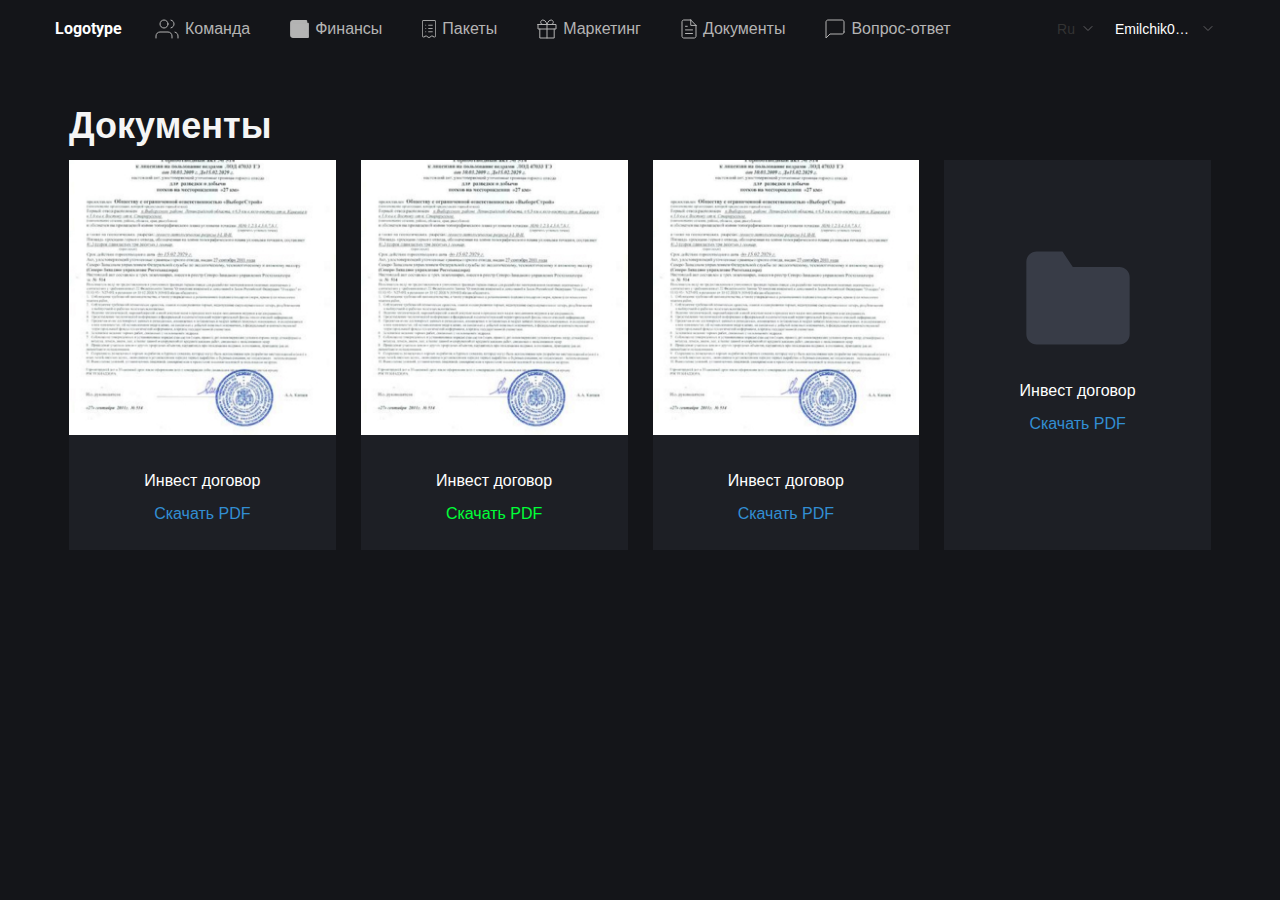
==== documents.html @ a7bf4edf "laid out and styled the documents page" ====
<!DOCTYPE html>
<html lang="ru">

<head>
    <meta charset="UTF-8">
    <meta http-equiv="X-UA-Compatible" content="IE=edge">
    <meta name="viewport" content="width=device-width, initial-scale=1.0">
    <title>mining</title>
    <link rel="preconnect" href="https://fonts.googleapis.com">
    <link rel="preconnect" href="https://fonts.gstatic.com" crossorigin>
    <link href="https://fonts.googleapis.com/css2?family=Roboto:wght@700&display=swap" rel="stylesheet">
    <link rel="stylesheet" href="./css/fonts.css">
    <link rel="stylesheet" href="./css/reset.css">
    <link rel="stylesheet" href="./css/jquery.formstyler.css">
    <link rel="stylesheet" href="./css/jquery.formstyler.theme.css">
    <link rel="stylesheet" href="./css/slick.css">
    <link rel="stylesheet" href="./css/style.css">
    <link rel="stylesheet" href="./css/media.css">

</head>

<body>
    <header class="header">
        <div class="container">
            <div class="header__inner">
                <a class="login-form__logo header__logo" href="#">Logotype</a>
                <nav class="menu">
                    <div class="menu-burger">
                        <span></span>
                        <span></span>
                        <span></span>
                    </div>
                    <ul class="menu__list">
                        <li class="menu__list-item menu__list-item--team">
                            <svg width="24" height="20" viewBox="0 0 24 20" fill="none"
                                xmlns="http://www.w3.org/2000/svg">
                                <path
                                    d="M17 19V17C17 15.9391 16.5786 14.9217 15.8284 14.1716C15.0783 13.4214 14.0609 13 13 13H5C3.93913 13 2.92172 13.4214 2.17157 14.1716C1.42143 14.9217 1 15.9391 1 17V19M23 19V17C22.9993 16.1137 22.7044 15.2528 22.1614 14.5523C21.6184 13.8519 20.8581 13.3516 20 13.13M16 1.13C16.8604 1.3503 17.623 1.8507 18.1676 2.55231C18.7122 3.25392 19.0078 4.11683 19.0078 5.005C19.0078 5.89317 18.7122 6.75608 18.1676 7.45769C17.623 8.1593 16.8604 8.6597 16 8.88M13 5C13 7.20914 11.2091 9 9 9C6.79086 9 5 7.20914 5 5C5 2.79086 6.79086 1 9 1C11.2091 1 13 2.79086 13 5Z"
                                    stroke="#B4B4B4" stroke-linecap="round" stroke-linejoin="round" />
                            </svg>

                            <a class="menu__list-link " href="#">Команда</a>
                        </li>
                        <li class="menu__list-item menu__list-item--finance">
                            <svg width="19" height="18" viewBox="0 0 19 18" fill="none"
                                xmlns="http://www.w3.org/2000/svg">
                                <path
                                    d="M18.6265 3.14545L18.6261 3.14505C18.5392 3.05735 18.4357 2.98779 18.3217 2.94044C18.2077 2.89309 18.0854 2.86888 17.9619 2.86923L17.9616 2.86923L17.2273 2.86923H17.1273V2.76923V1.03857C17.1271 0.789732 17.0281 0.551163 16.8522 0.375208C16.6762 0.199264 16.4377 0.100293 16.1889 0.1H3.05572C2.27182 0.100011 1.52003 0.411445 0.965726 0.965795C0.411422 1.52015 0.100011 2.272 0.1 3.05598V14.944C0.100011 15.728 0.411422 16.4799 0.965726 17.0342C1.52003 17.5886 2.27182 17.9 3.05572 17.9H17.9206C18.1688 17.8995 18.4068 17.8009 18.5826 17.6256C18.7584 17.4504 18.8578 17.2128 18.8591 16.9646C18.8591 16.9645 18.8591 16.9644 18.8591 16.9644M18.6265 3.14545L18.9591 16.9649L18.8591 16.9644M18.6265 3.14545C18.7139 3.23266 18.7831 3.33638 18.83 3.45057C18.877 3.56476 18.9008 3.68715 18.9 3.81061L18.9 3.81093L18.8591 16.9644M18.6265 3.14545L18.8591 16.9644M17.5758 16.7154H17.6755L17.6758 16.6157L17.7144 4.15416L17.7148 4.05385H17.6144H3.21512V2.86923H15.8428H15.9428V2.76923V1.38462V1.28462H15.8428H3.05572C2.58596 1.28462 2.13544 1.47124 1.80328 1.80344C1.47111 2.13563 1.2845 2.58618 1.2845 3.05598V14.944C1.2845 15.4138 1.47111 15.8644 1.80328 16.1966C2.13544 16.5288 2.58596 16.7154 3.05572 16.7154H17.5758ZM14.5583 9.44615H15.7428V10.6308H14.5583V9.44615Z"
                                    fill="#B4B4B4" stroke="#B4B4B4" stroke-width="0.2" />
                            </svg>

                            <a class="menu__list-link " href="#">Финансы</a>
                        </li>
                        <li class="menu__list-item menu__list-item--packets menu__list-item--current">
                            <svg width="14" height="18" viewBox="0 0 14 18" fill="none"
                                xmlns="http://www.w3.org/2000/svg">
                                <path
                                    d="M1.63217 16.5913L1.60876 16.5472L1.63217 16.5913L3.53028 15.5854C3.53028 15.5854 3.53029 15.5854 3.53029 15.5854C3.96287 15.3564 4.47798 15.3902 4.88066 15.6748L4.88067 15.6748L6.71238 16.9687C6.8864 17.0917 7.11358 17.0917 7.28762 16.9687L9.11933 15.6748L9.09048 15.634L9.11933 15.6748C9.52218 15.3902 10.0372 15.3564 10.4697 15.5854L12.3678 16.5913L12.3912 16.5472L12.3678 16.5913C12.7157 16.7757 13.1167 16.5052 13.1167 16.1047V1.48364C13.1167 1.18575 12.888 0.93904 12.6 0.93904H1.4C1.11204 0.93904 0.88328 1.18575 0.88328 1.48364V16.1047C0.88328 16.5052 1.28425 16.7756 1.63217 16.5913ZM10.0992 16.3817L10.0992 16.3817C9.93257 16.2935 9.73396 16.3067 9.57933 16.4159L9.57931 16.4159L7.74775 17.7099L7.7766 17.7508L7.74775 17.7099C7.29472 18.03 6.70536 18.03 6.25233 17.7099L6.22348 17.7508L6.25233 17.7099L4.42077 16.4159L4.42075 16.4159C4.26611 16.3067 4.0675 16.2935 3.90089 16.3817L3.90087 16.3817L2.00275 17.3875C1.10955 17.8609 0.05008 17.175 0.05008 16.1047L0.05 1.48364C0.05 0.689175 0.657188 0.05 1.4 0.05H12.6C13.3428 0.05 13.95 0.689175 13.95 1.48364V16.1047C13.95 17.175 12.8905 17.8608 11.9973 17.3875L10.0992 16.3817ZM10.6832 5.75277H6.22639V4.86356H10.6832V5.75277ZM4.15 5.75277H3.31672V4.86356H4.15V5.75277ZM4.15 8.98368H3.31672V8.09464H4.15V8.98368ZM4.15 12.215H3.31672V11.326H4.15V12.215ZM10.6832 8.98368H6.22639V8.09464H10.6832V8.98368ZM10.6832 12.215H6.22639V11.326H10.6832V12.215Z"
                                    fill="#B4B4B4" stroke="#141519" stroke-width="0.1" />
                            </svg>

                            <a class="menu__list-link " href="#">Пакеты</a>
                        </li>
                        <li class="menu__list-item menu__list-item--marketing menu__list-item--current">
                            <svg width="20" height="20" viewBox="0 0 20 20" fill="none"
                                xmlns="http://www.w3.org/2000/svg">
                                <path
                                    d="M17.2 10V19H2.8V10M10 19V5.5M10 5.5H5.95C5.35326 5.5 4.78097 5.26295 4.35901 4.84099C3.93705 4.41903 3.7 3.84674 3.7 3.25C3.7 2.65326 3.93705 2.08097 4.35901 1.65901C4.78097 1.23705 5.35326 1 5.95 1C9.1 1 10 5.5 10 5.5ZM10 5.5H14.05C14.6467 5.5 15.219 5.26295 15.641 4.84099C16.0629 4.41903 16.3 3.84674 16.3 3.25C16.3 2.65326 16.0629 2.08097 15.641 1.65901C15.219 1.23705 14.6467 1 14.05 1C10.9 1 10 5.5 10 5.5ZM1 5.5H19V10H1V5.5Z"
                                    stroke="#B4B4B4" stroke-linecap="round" stroke-linejoin="round" />
                            </svg>

                            <a class="menu__list-link " href="#">Маркетинг</a>
                        </li>
                        <li class="menu__list-item menu__list-item--documents">
                            <svg width="16" height="20" viewBox="0 0 16 20" fill="none"
                                xmlns="http://www.w3.org/2000/svg">
                                <path
                                    d="M9.75 1H2.75C2.28587 1 1.84075 1.18964 1.51256 1.52721C1.18437 1.86477 1 2.32261 1 2.8V17.2C1 17.6774 1.18437 18.1352 1.51256 18.4728C1.84075 18.8104 2.28587 19 2.75 19H13.25C13.7141 19 14.1592 18.8104 14.4874 18.4728C14.8156 18.1352 15 17.6774 15 17.2V6.4M9.75 1L15 6.4M9.75 1V6.4H15M11.5 10.9H4.5M11.5 14.5H4.5M6.25 7.3H4.5"
                                    stroke="#B4B4B4" stroke-linecap="round" stroke-linejoin="round" />
                            </svg>
                            <a class="menu__list-link " href="#">Документы</a>
                        </li>
                        <li class="menu__list-item menu__list-item--question">
                            <svg width="20" height="20" viewBox="0 0 20 20" fill="none"
                                xmlns="http://www.w3.org/2000/svg">
                                <path
                                    d="M19 13C19 13.5304 18.7893 14.0391 18.4142 14.4142C18.0391 14.7893 17.5304 15 17 15H5L1 19V3C1 2.46957 1.21071 1.96086 1.58579 1.58579C1.96086 1.21071 2.46957 1 3 1H17C17.5304 1 18.0391 1.21071 18.4142 1.58579C18.7893 1.96086 19 2.46957 19 3V13Z"
                                    stroke="#B4B4B4" stroke-linecap="round" stroke-linejoin="round" />
                            </svg>
                            <a class="menu__list-link " href="#">Вопрос-ответ</a>
                        </li>
                    </ul>
                </nav>
                <div class="select-box select-box__lang">
                    <select class="filter-style language-btn">
                        <option value="">Russian</option>
                        <option value="">English</option>
                        <option value="">Deutsch</option>
                    </select>
                </div>
                <div class="select-box select-box__user">
                    <select class="filter-style language-btn">
                        <option value="">Emilchik05677567567567</option>
                        <option value="">Выход</option>
                    </select>
                    <svg class="select-box__user-icon" width="24" height="24" viewBox="0 0 24 24" fill="none"
                        xmlns="http://www.w3.org/2000/svg">
                        <path
                            d="M20 21V19C20 17.9391 19.5786 16.9217 18.8284 16.1716C18.0783 15.4214 17.0609 15 16 15H8C6.93913 15 5.92172 15.4214 5.17157 16.1716C4.42143 16.9217 4 17.9391 4 19V21"
                            stroke="#DCDCDC" stroke-width="2" stroke-linecap="round" stroke-linejoin="round" />
                        <path
                            d="M12 11C14.2091 11 16 9.20914 16 7C16 4.79086 14.2091 3 12 3C9.79086 3 8 4.79086 8 7C8 9.20914 9.79086 11 12 11Z"
                            stroke="#DCDCDC" stroke-width="2" stroke-linecap="round" stroke-linejoin="round" />
                    </svg>
                </div>
            </div>
        </div>
    </header>

    <section class="documents">
        <div class="container documents__container">
            <h2 class="documents__title">Документы</h2>
            <div class="documents__inner">
                <div class="documents__item">
                    <div class="documents__item-wrapper">
                        <img class="documents__item-img" src="./images/documents-img.jpg" alt="">
                    </div>
                    <div class="documents__item-desc">
                        <p class="documents__item-name">Инвест договор</p>
                        <a class="documents__item-link" href="#">Скачать PDF</a>
                    </div>
                </div>
                <div class="documents__item documents__item--color-link">
                    <div class="documents__item-wrapper">
                        <img class="documents__item-img" src="./images/documents-img.jpg" alt="">
                    </div>
                    <div class="documents__item-desc">
                        <p class="documents__item-name">Инвест договор</p>
                        <a class="documents__item-link" href="#">Скачать PDF</a>
                    </div>
                </div>
                <div class="documents__item">
                    <div class="documents__item-wrapper">
                        <img class="documents__item-img" src="./images/documents-img.jpg" alt="">
                    </div>
                    <div class="documents__item-desc">
                        <p class="documents__item-name">Инвест договор</p>
                        <a class="documents__item-link" href="#">Скачать PDF</a>
                    </div>
                </div>
                <div class="documents__item documents__item--download-all">
                    <div class="documents__item-wrapper">
                        <img class="documents__item-img" src="./images/documents-page-icon.svg" alt="">
                    </div>
                    <div class="documents__item-desc">
                        <p class="documents__item-name">Инвест договор</p>
                        <a class="documents__item-link" href="#">Скачать PDF</a>
                    </div>
                </div>
            </div>
        </div>
    </section>




    <script src="https://ajax.googleapis.com/ajax/libs/jquery/3.4.1/jquery.min.js"></script>
    <script src="./js/jquery.formstyler.min.js"></script>
    <script src="./js/slick.min.js"></script>
    <script src="./js/main.js"></script>
</body>

</html>
---- css/fonts.css ----
@font-face {
  font-family: "MontserratMedium", sans-serif;
  src: url("../fonts/MontserratMedium.woff2") format("woff2"),
    url("../fonts/MontserratMedium.woff") format("woff");
  font-weight: 500;
  font-style: normal;
  font-display: swap;
}
@font-face {
  font-family: "Oxanium-Regular", sans-serif;
  src: url("../fonts/Oxanium-Regular.woff2") format("woff2"),
    url("../fonts/Oxanium-Regular.woff") format("woff");
  font-weight: 400;
  font-style: normal;
  font-display: swap;
}
@font-face {
  font-family: "Oxanium-Medium", sans-serif;
  src: url("../fonts/Oxanium-Medium.woff2") format("woff2"),
    url("../fonts/Oxanium-Medium.woff") format("woff");
  font-weight: 500;
  font-style: normal;
  font-display: swap;
}
@font-face {
  font-family: "Oxanium-Bold", sans-serif;
  src: url("../fonts/Oxanium-Bold.woff2") format("woff2"),
    url("../fonts/Oxanium-Bold.woff") format("woff");
  font-weight: 700;
  font-style: normal;
  font-display: swap;
}
@font-face {
  font-family: "Rubik-Regular", sans-serif;
  src: url("../fonts/Rubik-Regular.woff2") format("woff2"),
    url("../fonts/Rubik-Regular.woff") format("woff");
  font-weight: 400;
  font-style: normal;
  font-display: swap;
}
@font-face {
  font-family: "Rubik-Medium", sans-serif;
  src: url("../fonts/Rubik-Medium.woff2") format("woff2"),
    url("../fonts/Rubik-Medium.woff") format("woff");
  font-weight: 500;
  font-style: normal;
  font-display: swap;
}
---- css/style.css ----
html {
  box-sizing: border-box;
}
*,
*::after,
*::before {
  box-sizing: inherit;
}
a {
  text-decoration: none;
  color: inherit;
  display: inline-block;
}
ul,
li {
  margin: 0;
  padding: 0;
  list-style: none;
}
h1,
h2,
h3,
h4,
h5,
h6 {
  margin: 0;
}
p {
  margin: 0;
}
body {
  font-family: "Oxanium-Regular", sans-serif;
  color: #2f3035;
  font-size: 16px;
  line-height: 22px;
  font-weight: 400;
  background-color: #141519;
}
.container {
  max-width: 1190px;
  margin: 0 auto;
  padding: 0 10px;
}

:root {
  --prime-color: #dcdcdc;
  --prime-color-opacity: rgba(220, 220, 220, 0.3);
  --background-color: #1b1c21;
  --accent-color: #00ff38;
  --second-accent-color: #328ed3;
}

.main {
  height: 100vh;
  display: grid;
  place-items: center;
}

.login-form {
  max-width: 652px;
  background-color: var(--background-color);
  display: flex;
  flex-direction: column;
}
.login-form__logo {
  font-family: "Roboto", sans-serif;
  font-weight: 700;
  font-size: 16px;
  line-height: 19px;
  color: #fff;
  margin: 0 33px 37px auto;
  padding-top: 37px;
}
.login-form__wrapper {
  padding: 0 90px 100px 100px;
}
.login-form__title {
  font-family: "Oxanium-Bold", sans-serif;
  font-weight: 700;
  font-size: 24px;
  line-height: 24px;
  margin-bottom: 23px;
  color: var(--prime-color);
}
.login-form__options {
  color: #808080;
  line-height: 20px;
  margin-bottom: 28px;
}
.login-form__option {
  display: none;
}
.login-form__option.checked + .login-form__option-text {
  color: var(--accent-color);
  border-bottom: 1px solid var(--accent-color);
}
.login-form__option-text {
  padding-bottom: 4px;
  margin-right: 18px;
  cursor: pointer;
}
.login-form__input-text,
.login-form__input-password {
  font-family: "Oxanium-Regular", sans-serif;
  font-weight: 400;
  font-size: 16px;
  line-height: 20px;
  width: 100%;
  padding: 14px 17px;
  color: #fff;
  background-color: transparent;
  border: 1px solid #27282e;
  border-radius: 5px;
  margin-bottom: 27px;
}
.login-form__input-text::placeholder,
.login-form__input-password::placeholder {
  font-family: "Oxanium-Regular", sans-serif;
  font-weight: 400;
  font-size: 16px;
  line-height: 20px;
  color: var(--prime-color-opacity);
}
.jq-checkbox.login-form__checkbox-input {
  width: 24px;
  height: 24px;
  background: transparent;
  box-shadow: none;
  border-color: var(--accent-color);
  border-radius: 2px;
  margin-right: 0;
  vertical-align: 0%;
  vertical-align: -6px;
}
.login-form .jq-checkbox.checked .jq-checkbox__div {
  margin: 5px 0 0 4px;
  border: none;
  background-image: url(../images/checked-icon.svg);
  background-repeat: no-repeat;
  background-size: cover;
  background-position: center;
  width: 14px;
  height: 10px;
  transform: rotate(0);
}
.login-form__checkbox-text {
  line-height: 20px;
  color: var(--prime-color);
  margin-left: 12px;
}
.login-form__checkbox-link {
  color: var(--second-accent-color);
}
.login-form__box {
  margin-top: 27px;
  display: flex;
  align-items: center;
  margin-bottom: 73px;
}
.login-form__submit {
  font-family: "Oxanium-Regular", sans-serif;
  font-weight: 400;
  padding: 18px 45px;
  line-height: 20px;
  color: #fff;
  background-color: var(--accent-color);
  border-radius: 5px;
  border: none;
  cursor: pointer;
}
.login-form__registration {
  margin-left: auto;
  margin-right: 24px;
}
.login-form__registration,
.login-form__forgot-password {
  line-height: 20px;
  color: var(--second-accent-color);
}
.login-form__social-text {
  color: #8f8f8f;
  font-family: "MontserratMedium", sans-serif;
  font-weight: 500;
  font-size: 14px;
  line-height: 14px;
  margin-bottom: 25px;
}
.login-form__social-item {
  width: 64px;
  height: 64px;
  border: 1px solid #27282e;
  border-radius: 7px;
}
.login-form__social-item + .login-form__social-item {
  margin-left: 24px;
}
.login-form__social-links {
  display: flex;
  align-items: center;
}
.login-form__social-link {
  display: grid;
  place-items: center;
  height: 100%;
  transition: all 0.2s ease-in-out;
}
.login-form__social-link img {
  place-items: center;
}
.login-form__social-item svg {
  transition: all 0.2s ease-in-out;
}
.login-form__social-item:hover .login-form__social-link {
  background-color: var(--second-accent-color);
}
.login-form__social-item:hover .login-form__social-link path {
  fill: #fff;
}

/* ============ header ================ */

.header__inner {
  height: 57px;
  display: flex;
  justify-content: space-between;
  align-items: center;
  position: relative;
}
.header__logo {
  margin-left: 0;
}
.header .select-box {
  position: absolute;
  right: 0;
}
.header .select-box__lang {
  right: 120px;
}
.header .select-box__user .jq-selectbox__select-text {
  color: #fff;
  max-width: 80px;
}
.menu {
  margin-right: auto;
}
.menu__list {
  display: flex;
  font-family: "Oxanium-Medium", sans-serif;
  font-weight: 500;
  line-height: 20px;
}
.menu__list-link {
  margin-left: 6px;
  position: relative;
  transition: all 0.2s ease-in-out;
}
.menu__list-item {
  display: flex;
  align-items: center;
  position: relative;
}
.menu__list-item svg path {
  transition: all 0.2s ease-in-out;
}
.menu__list-item--finance {
  transition: all 0.2s ease-in-out;
}
.menu__list-item + .menu__list-item {
  margin-left: 40px;
}
.menu__list-item:hover .menu__list-link {
  color: var(--accent-color);
}
.menu__list-item:hover svg path {
  stroke: var(--accent-color);
}
.menu__list-item--finance:hover svg path,
.menu__list-item--packets:hover svg path {
  fill: var(--accent-color);
}
.menu__list-link {
  color: #b4b4b4;
}
.language-btn {
  color: #626265;
}
.user-btn {
  color: #fff;
}
.header .jq-selectbox__select {
  border: none;
  background: none;
  box-shadow: none;
  text-shadow: none;
  padding: 0 30px 0 10px;
  font-family: "Rubik-Medium", sans-serif;
  font-weight: 500;
}
.header .jq-selectbox.focused .jq-selectbox__select {
  border: none;
}
.header .jq-selectbox__trigger {
  background-image: url(../images/arrow-down.svg);
  background-repeat: no-repeat;
  background-position: center;
  border: none;
}
.header .jq-selectbox__trigger-arrow {
  display: none;
}
.header .jq-selectbox__dropdown {
  width: 120px;
  background-color: #1b1c21;
  color: #fff;
  border: none;
  padding: 10px 0;
  z-index: 100;
}
.header .jq-selectbox__dropdown li {
  color: #fff;
  padding: 4px 20px;
  margin-bottom: 10px;
}
.header .jq-selectbox__dropdown li:hover {
  color: var(--accent-color);
  background-color: #181818;
}
.header .jq-selectbox li.selected {
  background-color: transparent;
}

.header .language-btn.opened + .select-box__user-icon path {
  stroke: var(--accent-color);
}
.header .language-btn.opened .jq-selectbox__select-text {
  color: var(--accent-color);
}
.header .language-btn.opened .jq-selectbox__trigger {
  background-image: url(../images/arrow-up--green.svg);
}

/* ============ main ================ */

.slider {
  padding: 24px 0;
}
.slider {
  background-color: #1d1f25;
}
.slider-box {
}
.slider-box__item-wrapper {
  text-align: center;
}
.slider-box__item {
  padding: 7px 11px 12px;
  width: 116px;
  border-radius: 7px;
  border: 1px solid #404040;
}
.slider-box__item-num {
  font-family: "Oxanium-Medium", sans-serif;
  font-weight: 500;
  font-size: 21px;
  line-height: 26px;
  margin-bottom: 2px;
}
.slider-box__item-text {
  font-family: "Rubik-Regular", sans-serif;
  font-size: 14px;
  line-height: 17px;
  font-weight: 400;
}
.slider-box__item--demo {
  background-color: #e5e5e5;
  transition: all 0.2s ease-in-out;
}
.slider-box__item--demo .slider-box__item-num {
  color: #fff;
  transition: all 0.2s ease-in-out;
}
.slider-box__item--demo .slider-box__item-text {
  color: #00ff38;
  transition: all 0.2s ease-in-out;
}
.slider-box__item--demo:hover {
  background-color: #1d1f25;
}
.slider-box__item--demo:hover .slider-box__item-num {
  color: #818181;
}
.slider-box__item--demo:hover .slider-box__item-text {
  color: #818181;
}
.slider-box__item--silver {
  transition: all 0.2s ease-in-out;
  background: linear-gradient(
    238.54deg,
    #a8a8a8 -18.53%,
    #dcdcdc 40.08%,
    #dcdcdc 94%
  );
}
.slider-box__item--silver .slider-box__item-num {
  transition: all 0.2s ease-in-out;
  color: #000;
}
.slider-box__item--silver .slider-box__item-text {
  transition: all 0.2s ease-in-out;
  color: #505050;
}
.slider-box__item--silver:hover {
  background: #141519;
}
.slider-box__item--silver:hover .slider-box__item-num {
  color: #c8c8c8;
}
.slider-box__item--silver:hover .slider-box__item-text {
  color: #c8c8c8;
}

.slider-box__item--gold {
  transition: all 0.2s ease-in-out;
  background: linear-gradient(
    66.18deg,
    #e1bf99 6.62%,
    #b78955 90.45%,
    #e1bf99 137.48%
  );
}
.slider-box__item--gold .slider-box__item-num {
  transition: all 0.2s ease-in-out;
  color: rgba(0, 0, 0, 0.75);
}
.slider-box__item--gold .slider-box__item-text {
  transition: all 0.2s ease-in-out;
  color: rgba(0, 0, 0, 0.75);
}
.slider-box__item--gold:hover {
  background: #141519;
}
.slider-box__item--gold:hover .slider-box__item-num {
  color: #ba8c5a;
}
.slider-box__item--gold:hover .slider-box__item-text {
  color: #ba8c5a;
}
.slider-box__item--platinum {
  transition: all 0.2s ease-in-out;
  background: linear-gradient(
    238.72deg,
    #d7deee -33.63%,
    #b3b8c4 -0.3%,
    #d7deee 101.91%
  );
}
.slider-box__item--platinum .slider-box__item-num {
  transition: all 0.2s ease-in-out;
  color: rgba(0, 0, 0, 0.75);
}
.slider-box__item--platinum .slider-box__item-text {
  transition: all 0.2s ease-in-out;
  color: rgba(0, 0, 0, 0.75);
}
.slider-box__item--platinum:hover {
  background: #141519;
}
.slider-box__item--platinum:hover .slider-box__item-num {
  color: #b7bcc8;
}
.slider-box__item--platinum:hover .slider-box__item-text {
  color: #b7bcc8;
}
.slider__btn {
  border: none;
  background: transparent;
  position: absolute;
  z-index: 5;
  top: 50%;
  transform: translateY(-50%);
  transition: all 0.3s ease-in-out;
}
.slider__container {
  max-width: 1170px;
  padding: 0 40px;
}
.slider__btn-prev {
  left: -32px;
}
.slider__btn-next {
  right: -28px;
}
.slider__btn:hover path {
  stroke: var(--accent-color);
  opacity: 1;
}
.sun-box__inner {
  display: grid;
  place-items: center;
  position: relative;
}
.sun-box__container {
  margin-top: 22px;
  display: grid;
  place-items: center;
}
.sun-box__img {
  max-width: 100%;
}
.sun-box__text {
  position: absolute;
  top: 50%;
  left: 50%;
  transform: translate(-50%, -50%);
  text-align: center;
}
.sun-box__text-name {
  font-family: "Rubik-Regular", sans-serif;
  font-weight: 500;
  font-size: 24px;
  line-height: 29px;
  color: #fff;
}
.sun-box__text-num {
  font-family: "Oxanium-Bold", sans-serif;
  font-weight: 700;
  font-size: 80px;
  line-height: 101px;
  color: #fff;
}
.sun-box__text-info {
  font-size: 16px;
  line-height: 19px;
  color: rgba(255, 255, 255, 0.7);
}
.menu-burger {
  margin-top: -1px;
  width: 27px;
  height: 20px;
  background-color: transparent;
  padding: 0 3px;
  display: flex;
  flex-direction: column;
  justify-content: space-around;
  display: none;
}
.menu-burger span {
  display: block;
  height: 2px;
  width: 100%;
  background-color: #fff;
  border-radius: 7px;
  transition: all 0.2s ease-in-out;
}
.select-box__user-icon {
  display: none;
}

/* ============ packets ================ */
.packets {
  padding-bottom: 50px;
}
.packets__title {
  font-size: 36px;
  line-height: 45px;
  margin-top: 22px;
  margin-bottom: 12px;
  color: #f5f5f5;
}
.packets__inner {
  display: grid;
  grid-template-columns: repeat(4, 1fr);
  grid-gap: 25px;
}
.packets__item {
  background-color: #1d1f25;
}

.packets__item-top {
  padding: 26px 24px 30px;
}
.packets__item-name {
  font-size: 24px;
  line-height: 30px;
  font-family: "Oxanium-Medium", sans-serif;
  font-weight: 500;
  margin-bottom: 9px;
  color: #000;
}
.packets__item-price {
  font-size: 36px;
  line-height: 45px;
  color: #000;
  margin-bottom: 16px;
}
.packets__item-days {
  line-height: 20px;
  font-size: 16px;
  color: rgba(0, 0, 0, 0.66);
}
.packets__item-bottom {
  padding: 30px 24px 35px;
  text-align: center;
}
.packets__item-info {
  font-size: 16px;
  line-height: 20px;
  color: #5f6377;
  margin-bottom: 8px;
}
.packets__item-percent {
  font-size: 16px;
  line-height: 20px;
  color: #f5f5f5;
  margin-bottom: 45px;
}
.packets__item-programm {
  font-size: 16px;
  line-height: 20px;
  color: rgba(255, 255, 255, 0.33);
  margin-bottom: 30px;
}
.packets__item-btn {
  background: #24262c;
  border-radius: 5px;
  border: none;
  width: 180px;
  color: rgba(0, 0, 0, 0.95);
  padding: 15px 37px;
  cursor: pointer;
}
.packets__item--demo .packets__item-name {
  color: var(--accent-color);
}
.packets__item--demo .packets__item-price {
  color: #f5f5f5;
}
.packets__item--demo .packets__item-top {
  border-bottom: 1px solid rgba(255, 255, 255, 0.1);
}
.packets__item--demo .packets__item-days {
  color: #f5f5f5;
}
.packets__item--demo .packets__item-btn {
  color: #dcdcdc;
}
.packets__item--silver .packets__item-top {
  background: linear-gradient(
    238.54deg,
    #a8a8a8 -18.53%,
    #dcdcdc 40.08%,
    #dcdcdc 94%
  );
}
.packets__item--silver .packets__item-btn {
  background: linear-gradient(
    238.54deg,
    #a8a8a8 -18.53%,
    #dcdcdc 40.08%,
    #dcdcdc 94%
  );
}
.packets__item--gold .packets__item-top {
  background: linear-gradient(
    66.18deg,
    #e1bf99 6.62%,
    #b78955 90.45%,
    #e1bf99 137.48%
  );
}
.packets__item--gold .packets__item-btn {
  background: linear-gradient(
    66.18deg,
    #e1bf99 6.62%,
    #b78955 90.45%,
    #e1bf99 137.48%
  );
}
.packets__item--platinum .packets__item-top {
  background: linear-gradient(
    238.72deg,
    #d7deee -33.63%,
    #b3b8c4 -0.3%,
    #d7deee 101.91%
  );
}
.packets__item--platinum .packets__item-btn {
  background: linear-gradient(
    238.72deg,
    #d7deee -33.63%,
    #b3b8c4 -0.3%,
    #d7deee 101.91%
  );
}
.packets__modal {
  position: absolute;
  top: 0;
  left: 0;
  right: 0;
  bottom: 0;
  display: grid;
  place-items: center;
  background: rgba(0, 0, 0, 0.5);
  transform: scale(0);
  transition: all 0.4s ease-in-out;
  z-index: 400;
}
.packets__modal.active {
  transform: scale(1);
}
.packets__modal-box {
  display: flex;
  flex-direction: column;
  justify-content: center;
  align-items: center;
  background-color: #1b1c21;
  width: 586px;
  min-height: 428px;
}
.packets__modal-title {
  font-size: 24px;
  line-height: 30px;
  color: #f5f5f5;
  margin-bottom: 65px;
}
.packets__modal-text {
  text-align: center;
  font-size: 16px;
  line-height: 20px;
  color: #5f6377;
  max-width: 306px;
  margin-bottom: 65px;
}
.packets__modal-btn {
  font-size: 16px;
  line-height: 20px;
  padding: 15px 50px;
  color: #dcdcdc;
  background-color: #24262c;
  align-self: center;
  border: none;
  transition: all 0.2s ease-in-out;
  cursor: pointer;
}
.packets__modal-btn:hover {
  box-shadow: 0 0 10px rgba(0, 0, 0, 0.5);
}
.packets__item-btn:hover {
  box-shadow: 0 0 10px rgba(0, 0, 0, 0.5);
  opacity: 0.8;
}
.main-packets {
  min-height: calc(100vh - 57px);
  display: flex;
  flex-direction: column;
}
.footer {
  margin-top: auto;
  margin-bottom: 50px;
  text-align: center;
}

/* ============ documents ================ */

.documents {

}
.documents__title {
  margin-top: 22px;
  margin-bottom: 12px;
  font-size: 36px;
  line-height: 45px;
  color: #f5f5f5;
}
.documents__inner {
  display: grid;
  grid-template-columns: repeat(4, 1fr);
  grid-gap: 25px;
  margin-bottom: 50px;
}
.documents__item {
  background-color: #1d1f25;
  min-height: 390px;
}
.documents__item-img {
  max-height: 275px;
  object-fit: cover;
  width: 100%;
}
.documents__item-desc {
  text-align: center;
  padding: 36px 20px 24px;
}
.documents__item-name {
  font-size: 16px;
  line-height: 20px;
  color: #fff;
  margin-bottom: 12px;
}
.documents__item-link {
  font-size: 16px;
  line-height: 20px;
  color: #328ed3;
}
.documents__item.documents__item--color-link .documents__item-link {
  color: var(--accent-color);
}
.documents__item.documents__item--download-all .documents__item-img{
  width: auto;
  max-width: 104px;
}
.documents__item.documents__item--download-all  {
  display: flex;
  flex-direction: column;
  align-items: center;
  justify-content: center;
}

.documents__item-wrapper{
  display: flex;
}
.documents__container{
  padding: 24px;
}
---- css/media.css ----
@media (max-width: 1170px) {
  .packets__inner {
    grid-template-columns: repeat(3, 1fr);
  }
}
@media (max-width: 1130px) {
  .menu {
    order: -1;
    flex-grow: 1;
    margin-left: -10px;
  }
  .header__logo {
    flex-grow: 1;
  }
  .menu-burger {
    display: flex;
    margin-left: 18px;
    position: relative;
    z-index: 300;
    transition: all 0.3s ease-in-out;
  }

  .menu__list {
    top: 0;
    position: absolute;
    display: block;
    z-index: 200;
    width: 340px;
    background: linear-gradient(to bottom, #1b1c21 73px, #141519 0%);
    padding: 95px 20px 20px;
    box-shadow: 0px 0px 24px rgba(0, 0, 0, 0.35);
    height: 100vh;
    transform: translateX(-150%);
    transition: all 0.3s ease-in-out;
  }
  .menu-burger.active span {
    position: absolute;
  }
  .menu__list.active {
    display: block;
    transform: translateX(0);
  }
  .menu-burger.active span:nth-child(2) {
    display: none;
  }
  .menu-burger.active span:nth-child(1) {
    transform: rotate(45deg);
  }
  .menu-burger.active span:nth-child(3) {
    transform: rotate(-45deg);
  }
  .menu-burger.active::before {
    content: "Вход";
    position: absolute;
    left: 50px;
    color: #fff;
    font-size: 24px;
    font-family: "Oxanium-Bold", sans-serif;
    font-weight: 700;
  }
  .menu__list-item + .menu__list-item {
    margin-left: 0;
    margin-top: 38px;
  }
}
@media (max-width: 880px) {
  .packets__inner {
    grid-template-columns: repeat(2, 1fr);
  }
  .documents__inner {
    grid-template-columns: repeat(3, 1fr);
  }
}
@media (max-width: 820px) {
  .header .select-box__lang {
    display: none;
  }
  .sun-box__img {
    width: 95%;
  }
}
@media (max-width: 768px) {
  .documents__inner {
    grid-template-columns: repeat(2, 1fr);
  }
}
@media (max-width: 720px) {
  .sun-box__text-num {
    font-size: 66px;
    line-height: 77px;
  }
}
@media (max-width: 676px) {
  .password-form {
    width: 622px;
  }
}
@media (max-width: 645px) {
  .password-form {
    width: 590px;
  }
  .packets__modal-box {
    width: 90%;
  }
}

@media (max-width: 638px) {
  .login-form__wrapper {
    padding: 0 30px 70px 30px;
  }
  .registration-form .login-form__logo {
    margin-right: 0;
  }
  .password-form {
    width: auto;
  }
  .password-form .login-form__wrapper {
    padding: 0 90px 90px 90px;
  }
  .password-form .registration-form__capcha-label {
    width: 100%;
  }
  .sun-box__text-num {
    font-size: 52px;
    line-height: 62px;
  }
  .header .select-box__user .jq-selectbox__select-text {
    display: none;
  }
  .select-box__user-icon {
    display: inline-block;
    position: absolute;
    right: 28px;
    top: 3px;
  }
}
@media (max-width: 550px) {
  .packets__inner {
    grid-template-columns: repeat(1, 1fr);
  }
  .packets__item-top {
    padding-left: 15%;
  }
  .documents__inner {
    grid-template-columns: repeat(1, 1fr);
  }
  .documents__item {
    max-height: 160px;
    min-height: auto;
    display: flex;
  }
  .documents__item-img {
    object-fit: contain;
    width: auto;
    margin-right: auto;
  }
  .documents__item-desc {
    display: flex;
    flex-direction: column;
    justify-content: center;
    margin-right: 80px;
  }
  .documents__item.documents__item--download-all {
    flex-direction: row;
    align-items: center;
    justify-content: flex-start;
  }
  .documents__item-wrapper {
    width: 130px;
  }
  .documents__item.documents__item--download-all .documents__item-img {
    max-width: 50px;
    margin-left: 23px;
  }
  .documents__item.documents__item--download-all .documents__item-desc {
    flex: none;
  }
  .documents__item.documents__item--download-all .documents__item-wrapper {
    position: relative;
    flex: none;
  }
  .documents__item.documents__item--download-all
    .documents__item-wrapper::after {
    content: "";
    position: absolute;
    width: 60px;
    height: 1px;
    right: -10px;
    top: 21px;
    transform: rotate(90deg);
    background: #616263;
  }
}

@media (max-width: 530px) {
  .password-form .login-form__wrapper {
    padding: 0 50px 50px 50px;
  }
}
@media (max-width: 510px) {
  .login-form__wrapper {
    padding: 0 20px 50px 20px;
  }
  .header .login-form__logo {
    padding-top: 15px;
    margin-right: auto;
    margin-left: -20px;
    margin-bottom: 10px;
  }
  .login-form__social-item {
    width: 50px;
    height: 50px;
  }
  .login-form__box {
    flex-wrap: wrap;
  }
  .login-form__box a {
    margin-top: 20px;
  }
  .login-form__registration {
    width: 100%;
  }
  .registration-form__top {
    flex-direction: column-reverse;
  }
  .registration-form .login-form__logo {
    margin-right: auto;
    margin-left: 0;
    margin-bottom: 40px;
  }
  .main {
    min-height: 100vh;
    height: auto;
  }
  .login-form__checkbox {
    display: flex;
    align-items: center;
  }
  .jq-checkbox.login-form__checkbox-input {
    flex-shrink: 0;
  }
  .login-form__submit {
    width: 100%;
  }

  .registration-form .login-form__registration {
    width: auto;
  }
  .login-form__box {
    display: block;
  }
  .registration-form .login-form__box a {
    margin-top: 40px;
  }
  .password-form .login-form__wrapper {
    padding: 0 20px 50px 20px;
  }
}
@media (max-width: 490px) {
  .registration-form__checkbox {
    align-items: flex-start;
  }
  .sun-box__text-num {
    font-size: 41px;
    line-height: 50px;
  }
}
@media (max-width: 420px) {
  .login-form__social-item {
    width: 40px;
    height: 40px;
  }
  .login-form__social-item + .login-form__social-item {
    margin-left: 15px;
  }
  .menu__list.active {
    width: 105%;
  }
  .sun-box__text-num {
    font-size: 32px;
    line-height: 42px;
  }
  .sun-box__text-name {
    font-size: 21px;
    line-height: 22px;
  }
  .packets__item-top {
    padding-left: 24px;
  }
  .documents__item {
    max-height: 120px;
}
  .documents__item-desc{
    margin-right: 0;
  }
}
@media (max-width: 350px) {
  .login-form__social-item + .login-form__social-item {
    margin-left: 10px;
  }
  .menu__list.active {
    width: 106%;
  }
  .packets__modal-title {
    font-size: 22px;
    line-height: 26px;
    margin-bottom: 54px;
  }
  .packets__modal-text {
    max-width: 248px;
    margin-bottom: 48px;
  }
  .documents__item-desc{
    padding-left: 0;
  }
}
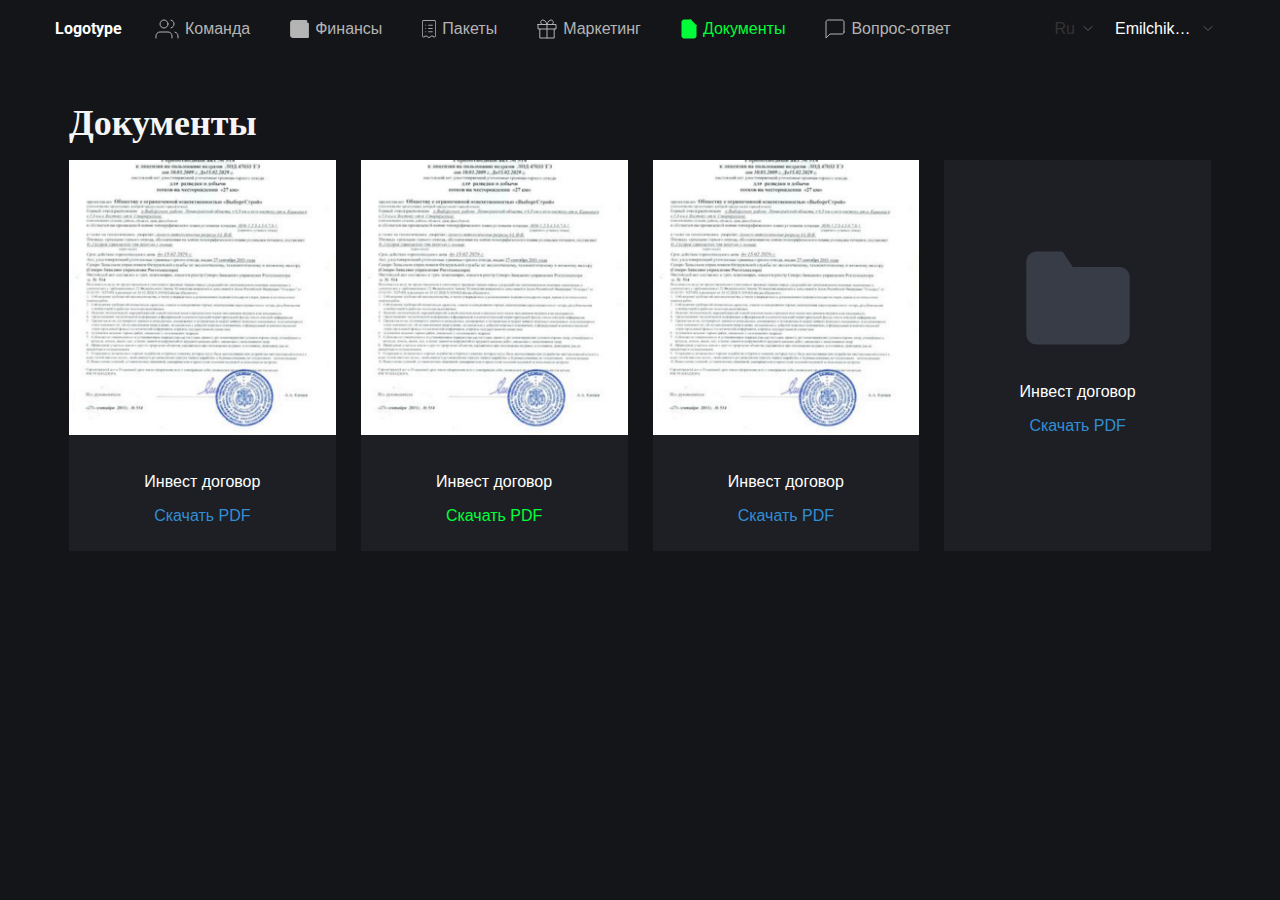
==== commit caeec654: "laid out and styled the finance page" ====
--- a/documents.html
+++ b/documents.html
@@ -8,7 +8,8 @@
     <title>mining</title>
     <link rel="preconnect" href="https://fonts.googleapis.com">
     <link rel="preconnect" href="https://fonts.gstatic.com" crossorigin>
-    <link href="https://fonts.googleapis.com/css2?family=Roboto:wght@700&display=swap" rel="stylesheet">
+    <link href="https://fonts.googleapis.com/css2?family=Oxanium:wght@400;500;600;700&family=Roboto:wght@700&display=swap"
+        rel="stylesheet">
     <link rel="stylesheet" href="./css/fonts.css">
     <link rel="stylesheet" href="./css/reset.css">
     <link rel="stylesheet" href="./css/jquery.formstyler.css">
@@ -23,7 +24,7 @@
     <header class="header">
         <div class="container">
             <div class="header__inner">
-                <a class="login-form__logo header__logo" href="#">Logotype</a>
+                <a class="login-form__logo header__logo" href="main.html">Logotype</a>
                 <nav class="menu">
                     <div class="menu-burger">
                         <span></span>
@@ -49,9 +50,9 @@
                                     fill="#B4B4B4" stroke="#B4B4B4" stroke-width="0.2" />
                             </svg>
 
-                            <a class="menu__list-link " href="#">Финансы</a>
+                            <a class="menu__list-link " href="finance.html">Финансы</a>
                         </li>
-                        <li class="menu__list-item menu__list-item--packets menu__list-item--current">
+                        <li class="menu__list-item menu__list-item--packets">
                             <svg width="14" height="18" viewBox="0 0 14 18" fill="none"
                                 xmlns="http://www.w3.org/2000/svg">
                                 <path
@@ -59,9 +60,9 @@
                                     fill="#B4B4B4" stroke="#141519" stroke-width="0.1" />
                             </svg>
 
-                            <a class="menu__list-link " href="#">Пакеты</a>
+                            <a class="menu__list-link " href="packets.html">Пакеты</a>
                         </li>
-                        <li class="menu__list-item menu__list-item--marketing menu__list-item--current">
+                        <li class="menu__list-item menu__list-item--marketing">
                             <svg width="20" height="20" viewBox="0 0 20 20" fill="none"
                                 xmlns="http://www.w3.org/2000/svg">
                                 <path
@@ -71,14 +72,14 @@
 
                             <a class="menu__list-link " href="#">Маркетинг</a>
                         </li>
-                        <li class="menu__list-item menu__list-item--documents">
+                        <li class="menu__list-item menu__list-item--documents menu__list-item--current ">
                             <svg width="16" height="20" viewBox="0 0 16 20" fill="none"
                                 xmlns="http://www.w3.org/2000/svg">
                                 <path
                                     d="M9.75 1H2.75C2.28587 1 1.84075 1.18964 1.51256 1.52721C1.18437 1.86477 1 2.32261 1 2.8V17.2C1 17.6774 1.18437 18.1352 1.51256 18.4728C1.84075 18.8104 2.28587 19 2.75 19H13.25C13.7141 19 14.1592 18.8104 14.4874 18.4728C14.8156 18.1352 15 17.6774 15 17.2V6.4M9.75 1L15 6.4M9.75 1V6.4H15M11.5 10.9H4.5M11.5 14.5H4.5M6.25 7.3H4.5"
                                     stroke="#B4B4B4" stroke-linecap="round" stroke-linejoin="round" />
                             </svg>
-                            <a class="menu__list-link " href="#">Документы</a>
+                            <a class="menu__list-link " href="documents.html">Документы</a>
                         </li>
                         <li class="menu__list-item menu__list-item--question">
                             <svg width="20" height="20" viewBox="0 0 20 20" fill="none"
--- a/css/fonts.css
+++ b/css/fonts.css
@@ -7,7 +7,7 @@
   font-display: swap;
 }
 @font-face {
-  font-family: "Oxanium-Regular", sans-serif;
+  font-family: 'Oxanium-Regular', sans-serif;
   src: url("../fonts/Oxanium-Regular.woff2") format("woff2"),
     url("../fonts/Oxanium-Regular.woff") format("woff");
   font-weight: 400;
--- a/css/style.css
+++ b/css/style.css
@@ -29,7 +29,9 @@
   margin: 0;
 }
 body {
-  font-family: "Oxanium-Regular", sans-serif;
+  font-family: "Oxanium", cursive;
+  /* font-family: 'Roboto', sans-serif; */
+  /* font-family: "Oxanium-Regular", sans-serif; */
   color: #2f3035;
   font-size: 16px;
   line-height: 22px;
@@ -65,7 +67,7 @@
 .login-form__logo {
   font-family: "Roboto", sans-serif;
   font-weight: 700;
-  font-size: 16px;
+
   line-height: 19px;
   color: #fff;
   margin: 0 33px 37px auto;
@@ -84,7 +86,6 @@
 }
 .login-form__options {
   color: #808080;
-  line-height: 20px;
   margin-bottom: 28px;
 }
 .login-form__option {
@@ -98,13 +99,13 @@
   padding-bottom: 4px;
   margin-right: 18px;
   cursor: pointer;
+  font-family: "Oxanium-Regular", sans-serif;
 }
 .login-form__input-text,
 .login-form__input-password {
   font-family: "Oxanium-Regular", sans-serif;
   font-weight: 400;
-  font-size: 16px;
-  line-height: 20px;
+
   width: 100%;
   padding: 14px 17px;
   color: #fff;
@@ -117,8 +118,7 @@
 .login-form__input-password::placeholder {
   font-family: "Oxanium-Regular", sans-serif;
   font-weight: 400;
-  font-size: 16px;
-  line-height: 20px;
+
   color: var(--prime-color-opacity);
 }
 .jq-checkbox.login-form__checkbox-input {
@@ -144,14 +144,19 @@
   transform: rotate(0);
 }
 .login-form__checkbox-text {
-  line-height: 20px;
+  font-family: "Oxanium-Regular", sans-serif;
   color: var(--prime-color);
   margin-left: 12px;
 }
+.password-form .login-form__checkbox-text,
+.registration-form .registration-form__capcha-label .login-form__checkbox-text {
+  font-family: "Oxanium", cursive;
+}
 .login-form__checkbox-link {
   color: var(--second-accent-color);
 }
 .login-form__box {
+  font-family: "Oxanium-Regular", sans-serif;
   margin-top: 27px;
   display: flex;
   align-items: center;
@@ -161,7 +166,6 @@
   font-family: "Oxanium-Regular", sans-serif;
   font-weight: 400;
   padding: 18px 45px;
-  line-height: 20px;
   color: #fff;
   background-color: var(--accent-color);
   border-radius: 5px;
@@ -174,7 +178,6 @@
 }
 .login-form__registration,
 .login-form__forgot-password {
-  line-height: 20px;
   color: var(--second-accent-color);
 }
 .login-form__social-text {
@@ -239,17 +242,20 @@
 .header .select-box__user .jq-selectbox__select-text {
   color: #fff;
   max-width: 80px;
+  font-weight: 500;
+  font-family: "Rubik-Medium", sans-serif;
 }
 .menu {
   margin-right: auto;
 }
 .menu__list {
   display: flex;
+  /* font-family: "Oxanium-Medium", sans-serif; */
+  font-weight: 500;
+}
+.menu__list-link {
   font-family: "Oxanium-Medium", sans-serif;
   font-weight: 500;
-  line-height: 20px;
-}
-.menu__list-link {
   margin-left: 6px;
   position: relative;
   transition: all 0.2s ease-in-out;
@@ -268,15 +274,21 @@
 .menu__list-item + .menu__list-item {
   margin-left: 40px;
 }
-.menu__list-item:hover .menu__list-link {
+.menu__list-item:hover .menu__list-link,
+.menu__list-item--current .menu__list-link {
   color: var(--accent-color);
 }
-.menu__list-item:hover svg path {
+.menu__list-item:hover svg path,
+.menu__list-item--current svg path {
   stroke: var(--accent-color);
 }
 .menu__list-item--finance:hover svg path,
-.menu__list-item--packets:hover svg path {
+.menu__list-item--packets:hover svg path,
+.menu__list-item--current svg path {
   fill: var(--accent-color);
+}
+.menu__list-item--marketing.menu__list-item--current svg path {
+  fill: none;
 }
 .menu__list-link {
   color: #b4b4b4;
@@ -286,6 +298,9 @@
 }
 .user-btn {
   color: #fff;
+}
+.jq-selectbox__select {
+  font: 16px/32px "Rubik-Medium", sans-serif;
 }
 .header .jq-selectbox__select {
   border: none;
@@ -293,8 +308,6 @@
   box-shadow: none;
   text-shadow: none;
   padding: 0 30px 0 10px;
-  font-family: "Rubik-Medium", sans-serif;
-  font-weight: 500;
 }
 .header .jq-selectbox.focused .jq-selectbox__select {
   border: none;
@@ -359,7 +372,7 @@
   border: 1px solid #404040;
 }
 .slider-box__item-num {
-  font-family: "Oxanium-Medium", sans-serif;
+  /* font-family: "Oxanium-Medium", sans-serif; */
   font-weight: 500;
   font-size: 21px;
   line-height: 26px;
@@ -522,14 +535,13 @@
   color: #fff;
 }
 .sun-box__text-num {
-  font-family: "Oxanium-Bold", sans-serif;
+  /* font-family: "Oxanium-Bold", sans-serif; */
   font-weight: 700;
   font-size: 80px;
   line-height: 101px;
   color: #fff;
 }
 .sun-box__text-info {
-  font-size: 16px;
   line-height: 19px;
   color: rgba(255, 255, 255, 0.7);
 }
@@ -543,6 +555,7 @@
   flex-direction: column;
   justify-content: space-around;
   display: none;
+  cursor: pointer;
 }
 .menu-burger span {
   display: block;
@@ -566,6 +579,7 @@
   margin-top: 22px;
   margin-bottom: 12px;
   color: #f5f5f5;
+  font-family: "Oxanium-Regular", sans-serif;
 }
 .packets__inner {
   display: grid;
@@ -582,7 +596,6 @@
 .packets__item-name {
   font-size: 24px;
   line-height: 30px;
-  font-family: "Oxanium-Medium", sans-serif;
   font-weight: 500;
   margin-bottom: 9px;
   color: #000;
@@ -594,29 +607,22 @@
   margin-bottom: 16px;
 }
 .packets__item-days {
-  line-height: 20px;
-  font-size: 16px;
   color: rgba(0, 0, 0, 0.66);
 }
 .packets__item-bottom {
   padding: 30px 24px 35px;
   text-align: center;
+  font-family: "Oxanium-Regular", sans-serif;
 }
 .packets__item-info {
-  font-size: 16px;
-  line-height: 20px;
   color: #5f6377;
   margin-bottom: 8px;
 }
 .packets__item-percent {
-  font-size: 16px;
-  line-height: 20px;
   color: #f5f5f5;
   margin-bottom: 45px;
 }
 .packets__item-programm {
-  font-size: 16px;
-  line-height: 20px;
   color: rgba(255, 255, 255, 0.33);
   margin-bottom: 30px;
 }
@@ -725,15 +731,12 @@
 }
 .packets__modal-text {
   text-align: center;
-  font-size: 16px;
-  line-height: 20px;
+
   color: #5f6377;
   max-width: 306px;
   margin-bottom: 65px;
 }
 .packets__modal-btn {
-  font-size: 16px;
-  line-height: 20px;
   padding: 15px 50px;
   color: #dcdcdc;
   background-color: #24262c;
@@ -763,7 +766,6 @@
 /* ============ documents ================ */
 
 .documents {
-
 }
 .documents__title {
   margin-top: 22px;
@@ -781,6 +783,7 @@
 .documents__item {
   background-color: #1d1f25;
   min-height: 390px;
+  font-family: "Oxanium-Regular", sans-serif;
 }
 .documents__item-img {
   max-height: 275px;
@@ -792,33 +795,208 @@
   padding: 36px 20px 24px;
 }
 .documents__item-name {
-  font-size: 16px;
-  line-height: 20px;
   color: #fff;
   margin-bottom: 12px;
 }
 .documents__item-link {
-  font-size: 16px;
-  line-height: 20px;
   color: #328ed3;
 }
 .documents__item.documents__item--color-link .documents__item-link {
   color: var(--accent-color);
 }
-.documents__item.documents__item--download-all .documents__item-img{
+.documents__item.documents__item--download-all .documents__item-img {
   width: auto;
   max-width: 104px;
 }
-.documents__item.documents__item--download-all  {
+.documents__item.documents__item--download-all {
   display: flex;
   flex-direction: column;
   align-items: center;
   justify-content: center;
 }
 
-.documents__item-wrapper{
+.documents__item-wrapper {
   display: flex;
 }
-.documents__container{
+.documents__container {
   padding: 24px;
-}+}
+
+/* ============== finance ============== */
+
+.finance {
+}
+.finance__title {
+  font-family: "Oxanium-Regular", sans-serif;
+  font-size: 36px;
+  line-height: 45px;
+  margin-top: 22px;
+  margin-bottom: 12px;
+  color: #ffffff;
+}
+.finance__grid {
+  display: grid;
+  grid-template-columns: repeat(4, 1fr);
+  grid-gap: 24px;
+}
+.finance__grid-item {
+  background-color: #1d1f25;
+  padding: 27px 24px 30px;
+}
+.finance__grid-num {
+  font-size: 36px;
+  line-height: 45px;
+  color: #ffffff;
+  margin-bottom: 8px;
+}
+.finance__grid-desc {
+  font-family: "Oxanium-Regular", sans-serif;
+  color: rgba(255, 255, 255, 0.66);
+}
+.finance__grid-item--btn {
+}
+.finance__grid-btn {
+  border: none;
+  color: #fff;
+  background-color: var(--accent-color);
+  font-family: "Oxanium-Regular", sans-serif;
+  margin-top: 30px;
+  padding: 13px 78px 15px;
+  border-radius: 4px;
+  width: 100%;
+}
+.finance__grid-item--url {
+  max-height: 135px;
+  padding: 18px 30px 30px 17px;
+  grid-column: 3 span;
+}
+.finance__grid-text {
+  font-family: "Oxanium-Regular", sans-serif;
+  color: #ffffff;
+  margin-bottom: 19px;
+}
+.finance__grid-box {
+  position: relative;
+}
+.finance__grid-input {
+  font-size: 16px;
+  line-height: 20px;
+  width: 100%;
+  padding: 14px 120px 14px 17px;
+  background-color: #1b1c21;
+  color: #fff;
+  border-radius: 5px;
+  border: 1px solid #27282e;
+}
+.finance__grid-input::placeholder {
+  font-size: 16px;
+  line-height: 20px;
+  color: #dcdcdc;
+}
+.finance__grid-copy {
+  position: absolute;
+  right: 15px;
+  top: 13px;
+  padding-left: 30px;
+  cursor: pointer;
+}
+.finance__grid-copy span {
+  font-family: "Oxanium-Regular", sans-serif;
+}
+.finance__grid-copy::after {
+  content: "";
+  position: absolute;
+  left: 0;
+  top: 50%;
+  transform: translateY(-50%);
+  background-image: url(../images/copy.svg);
+  background-repeat: no-repeat;
+  background-position: center;
+  width: 24px;
+  height: 24px;
+}
+.copy-finish {
+  position: absolute;
+  top: 56px;
+  right: 0;
+  padding: 10px;
+  color: var(--prime-color);
+  background-color: #1b1c21;
+  opacity: 0;
+  visibility: hidden;
+  transition: all 0.4s ease-in-out;
+}
+.copy-finish.active {
+  opacity: 1;
+  visibility: visible;
+}
+.finance__history {
+  margin-top: 40px;
+}
+.finance__history-title {
+  font-family: "Oxanium-Regular", sans-serif;
+  font-size: 24px;
+  line-height: 30px;
+  color: #ffffff;
+  margin-bottom: 20px;
+}
+
+.finance__inner {
+  color: #DCDCDC;
+}
+.finance__item {
+  width: 100%;
+  background-color: #1b1c21;
+  padding: 14px 17px;
+  margin-bottom: 7px;
+  border-radius: 5px;
+  display: grid;
+  grid-template-columns: 1fr 2fr 3fr 1fr;
+}
+.finance__item-header{
+  color: rgba(220, 220, 220, 0.66);
+}
+.finance__item-header .finance__item-sum,
+.finance__item-header .finance__item-date {
+  font-family: "Oxanium-Regular", sans-serif;
+}
+.finance__item-date {
+}
+.finance__item-category {
+  font-family: "Oxanium-Regular", sans-serif;
+}
+.finance__item-operation {
+  font-family: "Oxanium-Regular", sans-serif;
+}
+.finance__item-sum {
+  justify-self: flex-end;
+}
+/* .finance__table {
+  width: 100%;
+}
+.finance__table-header {
+}
+.finance__table-row {
+  padding: 14px 17px;
+  background-color: #1b1c21;
+}
+.finance__table-th {
+  text-align: left;
+  font-family: "Oxanium-Regular", sans-serif;
+  color: rgba(220, 220, 220, 0.66);
+}
+.finance__table-th:last-child {
+  text-align: right;
+}
+.finance__table-body {
+}
+.finance__table-cell{
+  color: #DCDCDC;
+}
+.finance__table-cell:last-child {
+  text-align: right;
+}
+.finance__table-cell:nth-child(2),
+.finance__table-cell:nth-child(3) {
+  font-family: "Oxanium-Regular", sans-serif;
+} */
--- a/css/media.css
+++ b/css/media.css
@@ -62,6 +62,22 @@
     margin-left: 0;
     margin-top: 38px;
   }
+  .finance__grid {
+    grid-template-columns: repeat(2, 1fr);
+  }
+  .finance__grid-item--btn {
+    grid-column: 2 span;
+    display: flex;
+    align-items: center;
+  }
+  .finance__grid-btn {
+    flex-basis: content;
+    margin-left: auto;
+    margin-top: 0;
+  }
+  .finance__grid-item--url {
+    grid-column: 2 span;
+  }
 }
 @media (max-width: 880px) {
   .packets__inner {
@@ -134,12 +150,24 @@
     top: 3px;
   }
 }
+@media (max-width: 600px) {
+  .finance__grid {
+    grid-template-columns: repeat(1, 1fr);
+  }
+  .finance__grid-item--url {
+    grid-column: 1 span;
+  }
+  .finance__grid-item--btn {
+    grid-column: 1 span;
+  }
+}
 @media (max-width: 550px) {
   .packets__inner {
     grid-template-columns: repeat(1, 1fr);
   }
   .packets__item-top {
     padding-left: 15%;
+    cursor: pointer;
   }
   .documents__inner {
     grid-template-columns: repeat(1, 1fr);
@@ -190,6 +218,21 @@
     transform: rotate(90deg);
     background: #616263;
   }
+  .finance__grid-item--btn{
+    flex-direction: column;
+    align-items: flex-start;
+  }
+  .finance__grid-btn{
+    margin-top: 30px;
+    margin-left: 0;
+    width: auto;
+  }
+  .finance__grid-copy span{
+    display: none;
+  }
+  .finance__grid-copy::after{
+    transform: translateY(0);
+  }
 }
 
 @media (max-width: 530px) {
@@ -289,9 +332,12 @@
   }
   .documents__item {
     max-height: 120px;
-}
-  .documents__item-desc{
+  }
+  .documents__item-desc {
     margin-right: 0;
+  }
+  .finance__grid-btn{
+    width: 100%;
   }
 }
 @media (max-width: 350px) {
@@ -310,7 +356,7 @@
     max-width: 248px;
     margin-bottom: 48px;
   }
-  .documents__item-desc{
+  .documents__item-desc {
     padding-left: 0;
   }
 }
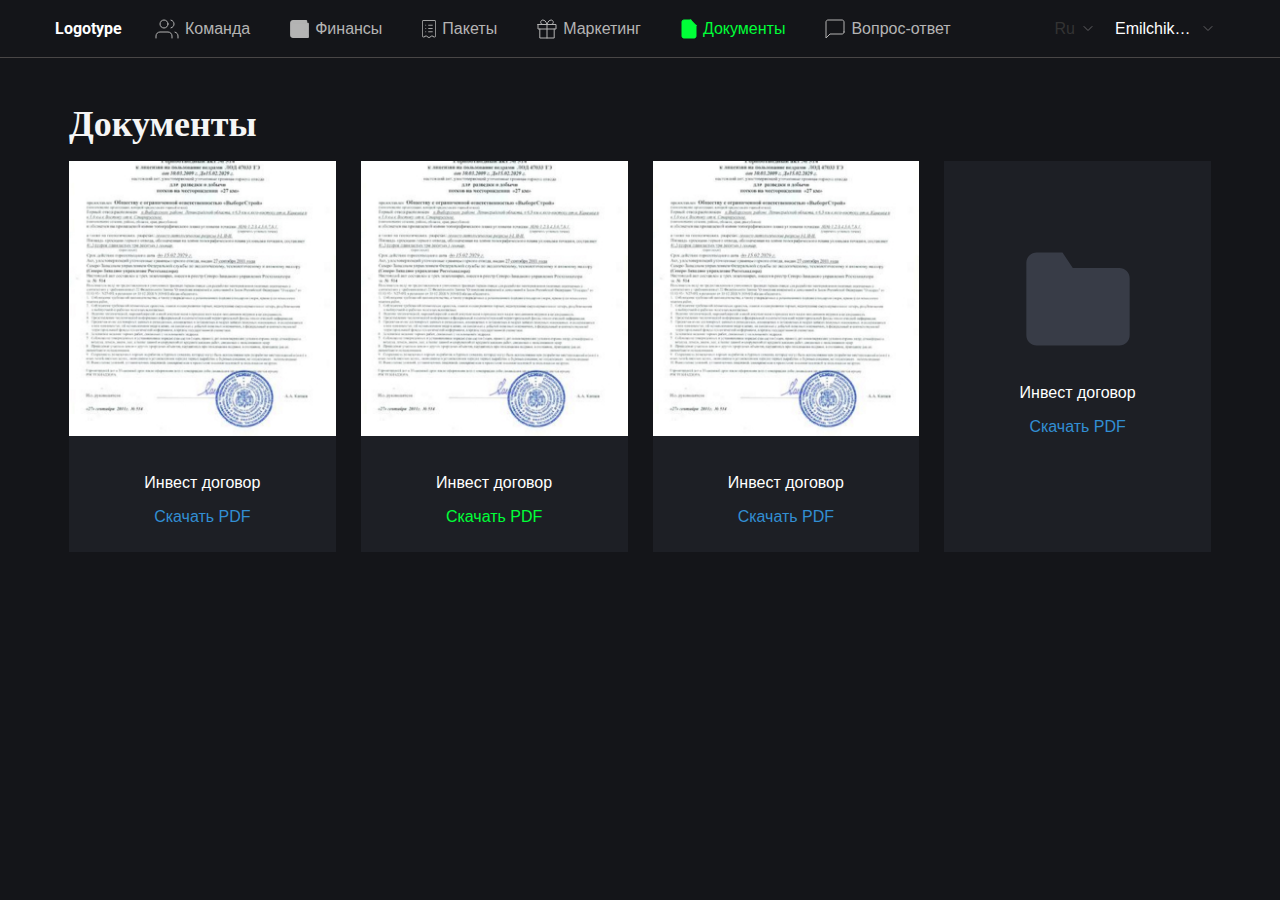
==== commit 3d034bc8: "laid out and styled the marketing and personal-bonus" ====
--- a/documents.html
+++ b/documents.html
@@ -88,7 +88,7 @@
                                     d="M19 13C19 13.5304 18.7893 14.0391 18.4142 14.4142C18.0391 14.7893 17.5304 15 17 15H5L1 19V3C1 2.46957 1.21071 1.96086 1.58579 1.58579C1.96086 1.21071 2.46957 1 3 1H17C17.5304 1 18.0391 1.21071 18.4142 1.58579C18.7893 1.96086 19 2.46957 19 3V13Z"
                                     stroke="#B4B4B4" stroke-linecap="round" stroke-linejoin="round" />
                             </svg>
-                            <a class="menu__list-link " href="#">Вопрос-ответ</a>
+                            <a class="menu__list-link " href="question.html">Вопрос-ответ</a>
                         </li>
                     </ul>
                 </nav>
--- a/css/style.css
+++ b/css/style.css
@@ -221,6 +221,10 @@
 }
 
 /* ============ header ================ */
+
+.header {
+  border-bottom: 1px solid #494646;
+}
 
 .header__inner {
   height: 57px;
@@ -825,6 +829,7 @@
 /* ============== finance ============== */
 
 .finance {
+  margin-bottom: 100px;
 }
 .finance__title {
   font-family: "Oxanium-Regular", sans-serif;
@@ -942,18 +947,27 @@
 }
 
 .finance__inner {
-  color: #DCDCDC;
-}
-.finance__item {
+  color: #dcdcdc;
+}
+.finance__inner p + p {
+  /* padding-left: 15px; */
+}
+.finance__item,
+.finance__item-header {
+  border: 2px solid transparent;
   width: 100%;
   background-color: #1b1c21;
   padding: 14px 17px;
   margin-bottom: 7px;
   border-radius: 5px;
-  display: grid;
-  grid-template-columns: 1fr 2fr 3fr 1fr;
-}
-.finance__item-header{
+  display: flex;
+  cursor: pointer;
+  transition: all 0.3s ease-in-out;
+}
+.finance__item:not(:first-child):hover {
+  box-shadow: 0 0 5px rgba(255, 255, 255, 0.3);
+}
+.finance__item-header {
   color: rgba(220, 220, 220, 0.66);
 }
 .finance__item-header .finance__item-sum,
@@ -961,42 +975,291 @@
   font-family: "Oxanium-Regular", sans-serif;
 }
 .finance__item-date {
-}
+  min-width: 90px;
+  margin-right: 10px;
+}
+
 .finance__item-category {
+  min-width: 200px;
+  max-width: 200px;
+  margin-right: 15px;
   font-family: "Oxanium-Regular", sans-serif;
 }
 .finance__item-operation {
+  max-width: 600px;
+  text-align: left;
   font-family: "Oxanium-Regular", sans-serif;
 }
 .finance__item-sum {
   justify-self: flex-end;
-}
-/* .finance__table {
-  width: 100%;
-}
-.finance__table-header {
-}
-.finance__table-row {
-  padding: 14px 17px;
-  background-color: #1b1c21;
-}
-.finance__table-th {
-  text-align: left;
-  font-family: "Oxanium-Regular", sans-serif;
-  color: rgba(220, 220, 220, 0.66);
-}
-.finance__table-th:last-child {
-  text-align: right;
-}
-.finance__table-body {
-}
-.finance__table-cell{
-  color: #DCDCDC;
-}
-.finance__table-cell:last-child {
-  text-align: right;
-}
+  flex-shrink: 0;
+  margin-left: auto;
+}
+
 .finance__table-cell:nth-child(2),
 .finance__table-cell:nth-child(3) {
   font-family: "Oxanium-Regular", sans-serif;
-} */
+}
+
+/* ============= question =============== */
+
+.question {
+}
+
+.question__title {
+  font-size: 36px;
+  line-height: 45px;
+  color: #ffffff;
+  font-family: "Oxanium-Regular", sans-serif;
+  margin: 22px 0 13px;
+}
+.question__list {
+}
+.question__list-item {
+  background-color: #1b1c21;
+  padding: 18px 20px;
+  margin-bottom: 10px;
+  border-radius: 5px;
+  border: 1px solid #27282e;
+}
+.question__list-item:hover {
+  box-shadow: 0 0 5px rgba(255, 255, 255, 0.3);
+}
+.question__list-title {
+  padding-left: 33px;
+  color: #dcdcdc;
+  font-family: "Oxanium-Regular", sans-serif;
+  position: relative;
+}
+.question__list-title:before {
+  content: "";
+  position: absolute;
+  width: 10px;
+  height: 14px;
+  left: 0;
+  top: 50%;
+  transform: translateY(-50%);
+  background-image: url(../images/arrow-right-question.svg);
+  background-repeat: no-repeat;
+  background-position: center;
+  transition: all 0.2 ease-in-out;
+}
+.question__list-title.active:before {
+  background-image: url(../images/arrow-down-question.svg);
+}
+.question__list-drop {
+  padding-top: 20px;
+  font-size: 16px;
+  line-height: 22px;
+  color: rgba(255, 255, 255, 0.66);
+  display: none;
+  font-family: "Oxanium-Regular", sans-serif;
+}
+
+/* =========== privasy ============= */
+
+.privasy__title {
+  font-size: 36px;
+  line-height: 45px;
+  color: #ffffff;
+  font-family: "Oxanium-Regular", sans-serif;
+  margin-top: 22px;
+  margin-bottom: 20px;
+}
+.privasy__text {
+  font-size: 16px;
+  line-height: 22px;
+  color: rgba(255, 255, 255, 0.66);
+  font-family: "Oxanium-Regular", sans-serif;
+}
+
+/* =========== error ============= */
+
+.error {
+  min-height: 100vh;
+  background-repeat: no-repeat;
+  background-size: cover;
+  background-position: center;
+  display: flex;
+  flex-direction: column;
+  align-items: center;
+  padding-top: 7%;
+}
+
+.error__container {
+  height: calc(57px - 100vh);
+}
+
+.error__inner {
+  display: flex;
+  flex-direction: column;
+  align-items: center;
+  justify-content: center;
+}
+.error__top {
+  display: flex;
+  align-items: center;
+}
+.error__top-num {
+  font-size: 259.286px;
+  line-height: 100%;
+  letter-spacing: 0.06em;
+  color: #ffffff;
+  font-weight: 700;
+}
+.error__top-img {
+}
+.error__title {
+  font-family: "Oxanium-Regular", sans-serif;
+  font-size: 24px;
+  line-height: 30px;
+  color: #ffffff;
+  opacity: 0.66;
+  margin-bottom: 54px;
+}
+.error__link {
+  font-family: "Oxanium-Regular", sans-serif;
+  color: #ffffff;
+  background-color: var(--accent-color);
+  padding: 18px 30px;
+  border-radius: 5px;
+}
+
+/* =========== marketing ============= */
+
+.marketing {
+}
+.marketing__title {
+  margin-top: 22px;
+  font-size: 36px;
+  line-height: 45px;
+  color: #ffffff;
+  margin-bottom: 20px;
+}
+.marketing__inner {
+  display: flex;
+  justify-content: space-between;
+}
+.marketing__item {
+  width: 45%;
+  display: flex;
+  flex-direction: column;
+  align-items: center;
+  justify-content: center;
+  background: rgba(17, 17, 17, 0.33);
+  border: 1px solid rgba(255, 255, 255, 0.33);
+  border-radius: 5px;
+  min-height: 433px;
+  padding: 20px;
+}
+.marketing__item:hover {
+  box-shadow: 0 0 10px rgba(255, 255, 255, 0.3);
+}
+.marketing__item-img {
+  margin-bottom: 100px;
+}
+.marketing__item-desc {
+  font-size: 24px;
+  line-height: 30px;
+  color: #ffffff;
+}
+
+/* =========== personal-page ============= */
+
+.personal__container {
+  max-width: 1040px;
+  padding: 0 40px;
+  margin: 0 auto;
+}
+
+.personal {
+  height: 100vh;
+}
+
+.personal__inner {
+  display: flex;
+  justify-content: space-between;
+  margin-top: 80px;
+}
+.personal__desc {
+  width: 100%;
+}
+.personal__title {
+  font-weight: 600;
+  font-size: 24px;
+  line-height: 30px;
+  color: #dcdcdc;
+  font-family: "Oxanium-Medium", sans-serif;
+  margin-bottom: 20px;
+}
+.personal__subtitle {
+  font-family: "Oxanium-Medium", sans-serif;
+  color: #dcdcdc;
+  margin-bottom: 20px;
+}
+.personal__info {
+  font-family: "Oxanium-Medium", sans-serif;
+  color: #808080;
+  margin-bottom: 40px;
+}
+.personal__levels {
+}
+.personal__levels-title {
+  font-weight: 600;
+  font-size: 18px;
+  line-height: 22px;
+  color: #ffffff;
+  font-family: "Oxanium-Medium", sans-serif;
+  margin-bottom: 12px;
+}
+.personal__levels-list {
+  max-width: 160px;
+  margin-bottom: 40px;
+}
+.personal__levels-item {
+  font-family: "Oxanium-Medium", sans-serif;
+  font-size: 18px;
+  line-height: 22px;
+  color: #ffffff;
+  display: flex;
+}
+.personal__levels-item span{
+  font-family: "Oxanium", cursive;
+  margin-left: 40px;
+  margin-left: auto;
+}
+.personal__levels-item + .personal__levels-item {
+  margin-top: 12px;
+}
+.personal__desc-footer {
+  max-width: 345px;
+  padding: 17px 24px;
+  border-radius: 10px;
+  border: 1px solid #B4B4B4;
+  color: #C4C4C5;
+  font-family: "Oxanium-Medium", sans-serif;
+}
+.personal__img {
+  max-width: 650px;
+  margin-left: 20px;
+}
+.personal__link{
+  font-family: "Oxanium-Medium", sans-serif;
+  margin-top: 30px;
+  padding-left: 30px;
+  position: relative;
+}
+.personal__link::before{
+  content: '';
+  position: absolute;
+  width: 16px;
+  height: 16px;
+  left: 0;
+  top: 50%;
+  transform: translateY(-50%);
+  background-image: url(../images/arrow-left.svg);
+  background-repeat: no-repeat;
+  background-position: center;
+  background-size: contain;
+
+}
--- a/css/media.css
+++ b/css/media.css
@@ -78,6 +78,14 @@
   .finance__grid-item--url {
     grid-column: 2 span;
   }
+  .finance__item-operation {
+    max-width: 380px;
+  }
+}
+@media (max-width: 1030px) {
+  .personal__img {
+    max-width: 50%;
+  }
 }
 @media (max-width: 880px) {
   .packets__inner {
@@ -86,6 +94,18 @@
   .documents__inner {
     grid-template-columns: repeat(3, 1fr);
   }
+  .finance__item,
+  .finance__item-header {
+    grid-template-columns: 1fr 1fr;
+  }
+  .finance__item.active {
+    border: 2px solid var(--accent-color);
+  }
+  .finance__item-operation {
+  }
+  .finance__item-header .finance__item-operation {
+    display: none;
+  }
 }
 @media (max-width: 820px) {
   .header .select-box__lang {
@@ -98,6 +118,34 @@
 @media (max-width: 768px) {
   .documents__inner {
     grid-template-columns: repeat(2, 1fr);
+  }
+  .finance__item {
+    flex-wrap: wrap;
+  }
+  .finance__item-operation {
+    order: 1;
+    width: 100%;
+    padding-top: 10px;
+    max-width: 100%;
+  }
+  .finance__item-category {
+    padding-left: 30px;
+    max-width: 100%;
+  }
+  .finance__item:first-child .finance__item-operation {
+    display: none !important;
+  }
+  .error {
+    padding-top: 24%;
+  }
+  .error__top-img {
+    max-width: 200px;
+  }
+  .error__top-num {
+    font-size: 160px;
+  }
+  .error__top {
+    margin-bottom: 50px;
   }
 }
 @media (max-width: 720px) {
@@ -107,6 +155,16 @@
   }
 }
 @media (max-width: 676px) {
+  .marketing__inner {
+    display: block;
+  }
+  .marketing__item {
+    flex-direction: row;
+    width: 100%;
+    min-height: 250px;
+    margin-bottom: 20px;
+    transition: all 0.3s ease-in-out;
+  }
   .password-form {
     width: 622px;
   }
@@ -117,6 +175,18 @@
   }
   .packets__modal-box {
     width: 90%;
+  }
+
+  .marketing__item-desc {
+    font-size: 20px;
+  }
+  .marketing__inner {
+    display: block;
+  }
+  .marketing__item-img {
+    margin-bottom: 0;
+    margin-right: 30px;
+    width: 170px;
   }
 }
 
@@ -159,6 +229,56 @@
   }
   .finance__grid-item--btn {
     grid-column: 1 span;
+  }
+  .finance__item {
+    grid-template-columns: 1fr 1fr;
+  }
+  .finance__item-category {
+    order: 1;
+    width: 100%;
+    max-width: 100%;
+    padding-left: 0;
+    padding-top: 10px;
+  }
+  .finance__item:first-child .finance__item-category {
+    display: none;
+  }
+  .finance__item-operation {
+    overflow: auto;
+    text-overflow: unset;
+    overflow: visible;
+  }
+  .privasy__title {
+    font-size: 30px;
+    line-height: 40px;
+  }
+  .personal__inner {
+    /* flex-direction: column; */
+  }
+  .personal__desc {
+    position: relative;
+    /* transform: rotate(-90deg); */
+    /* bottom: -114px; */
+    /* width: 480px; */
+  }
+  .personal__info{
+    margin-bottom: 15px;
+  }
+  .personal__levels-list {
+    margin-bottom: 20px;
+} 
+  .personal__img {
+    /* transform: rotate(-90deg); */
+    /* order: -1; */
+  }
+  .personal__desc-footer{
+    max-width: 480px;
+  }
+  .personal__link{
+    margin-top: 10px;
+  }
+  .personal__img{
+    /* max-width: 250px; */
   }
 }
 @media (max-width: 550px) {
@@ -218,20 +338,26 @@
     transform: rotate(90deg);
     background: #616263;
   }
-  .finance__grid-item--btn{
+  .finance__grid-item--btn {
     flex-direction: column;
     align-items: flex-start;
   }
-  .finance__grid-btn{
+  .finance__grid-btn {
     margin-top: 30px;
     margin-left: 0;
     width: auto;
   }
-  .finance__grid-copy span{
+  .finance__grid-copy span {
     display: none;
   }
-  .finance__grid-copy::after{
+  .finance__grid-copy::after {
     transform: translateY(0);
+  }
+  .finance__item.active {
+    grid-template-columns: 1fr 1fr;
+  }
+  .error__top-img {
+    max-width: 130px;
   }
 }
 
@@ -307,6 +433,25 @@
     font-size: 41px;
     line-height: 50px;
   }
+  .privasy__title {
+    font-size: 25px;
+    line-height: 35px;
+  }
+  .error__top-img {
+    max-width: 90px;
+  }
+  .error__top-num {
+    font-size: 95px;
+  }
+  .error__top-num {
+    font-size: 95px;
+  }
+  .marketing__item {
+    min-height: 200px;
+  }
+  .marketing__item-img {
+    width: 100px;
+  }
 }
 @media (max-width: 420px) {
   .login-form__social-item {
@@ -336,7 +481,7 @@
   .documents__item-desc {
     margin-right: 0;
   }
-  .finance__grid-btn{
+  .finance__grid-btn {
     width: 100%;
   }
 }
@@ -360,3 +505,9 @@
     padding-left: 0;
   }
 }
+
+/* @media(min-width: 768px) {
+  .finance__item:first-child .finance__item-category{
+  padding-left: 10px;
+}
+} */
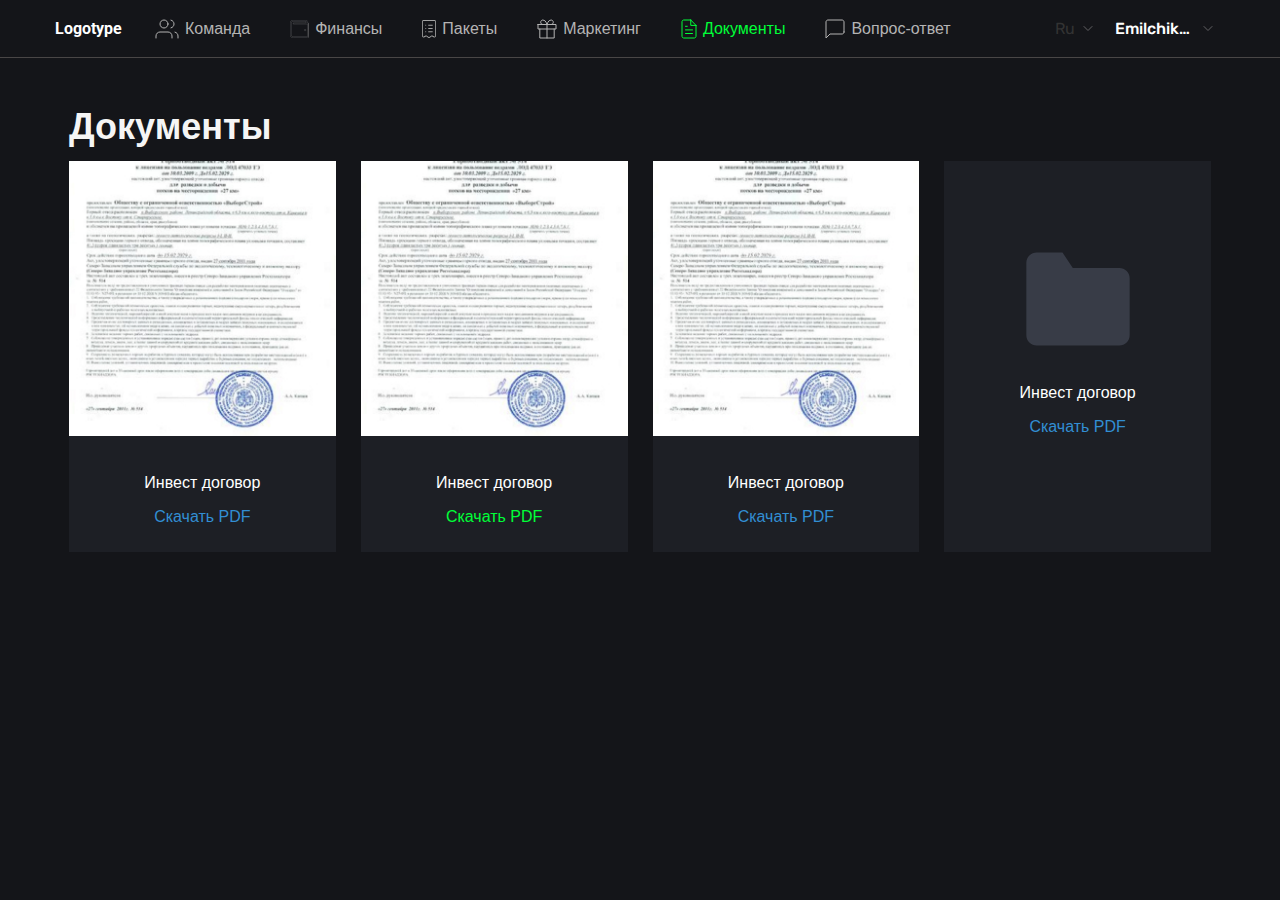
==== commit b96c0520: "fixed" ====
--- a/documents.html
+++ b/documents.html
@@ -8,7 +8,8 @@
     <title>mining</title>
     <link rel="preconnect" href="https://fonts.googleapis.com">
     <link rel="preconnect" href="https://fonts.gstatic.com" crossorigin>
-    <link href="https://fonts.googleapis.com/css2?family=Oxanium:wght@400;500;600;700&family=Roboto:wght@700&display=swap"
+    <link
+        href="https://fonts.googleapis.com/css2?family=Oxanium:wght@400;500;600;700&family=Roboto:wght@700&family=Rubik:wght@400;500&display=swap"
         rel="stylesheet">
     <link rel="stylesheet" href="./css/fonts.css">
     <link rel="stylesheet" href="./css/reset.css">
@@ -40,7 +41,7 @@
                                     stroke="#B4B4B4" stroke-linecap="round" stroke-linejoin="round" />
                             </svg>
 
-                            <a class="menu__list-link " href="#">Команда</a>
+                            <a class="menu__list-link " href="team.html">Команда</a>
                         </li>
                         <li class="menu__list-item menu__list-item--finance">
                             <svg width="19" height="18" viewBox="0 0 19 18" fill="none"
@@ -70,7 +71,7 @@
                                     stroke="#B4B4B4" stroke-linecap="round" stroke-linejoin="round" />
                             </svg>
 
-                            <a class="menu__list-link " href="#">Маркетинг</a>
+                            <a class="menu__list-link " href="marketing.html">Маркетинг</a>
                         </li>
                         <li class="menu__list-item menu__list-item--documents menu__list-item--current ">
                             <svg width="16" height="20" viewBox="0 0 16 20" fill="none"
--- a/css/fonts.css
+++ b/css/fonts.css
@@ -30,19 +30,3 @@
   font-style: normal;
   font-display: swap;
 }
-@font-face {
-  font-family: "Rubik-Regular", sans-serif;
-  src: url("../fonts/Rubik-Regular.woff2") format("woff2"),
-    url("../fonts/Rubik-Regular.woff") format("woff");
-  font-weight: 400;
-  font-style: normal;
-  font-display: swap;
-}
-@font-face {
-  font-family: "Rubik-Medium", sans-serif;
-  src: url("../fonts/Rubik-Medium.woff2") format("woff2"),
-    url("../fonts/Rubik-Medium.woff") format("woff");
-  font-weight: 500;
-  font-style: normal;
-  font-display: swap;
-}--- a/css/style.css
+++ b/css/style.css
@@ -29,17 +29,24 @@
   margin: 0;
 }
 body {
-  font-family: "Oxanium", cursive;
-  /* font-family: 'Roboto', sans-serif; */
-  /* font-family: "Oxanium-Regular", sans-serif; */
+  /* font-family: 'Oxanium', cursive; */
+  font-family: "Oxanium-Regular", sans-serif;
   color: #2f3035;
   font-size: 16px;
   line-height: 22px;
   font-weight: 400;
   background-color: #141519;
+  counter-reset: section;
+  min-width: 320px;
+  overflow-x: hidden;
 }
 .container {
   max-width: 1190px;
+  margin: 0 auto;
+  padding: 0 10px;
+}
+.container-fluid {
+  max-width: 810px;
   margin: 0 auto;
   padding: 0 10px;
 }
@@ -77,7 +84,6 @@
   padding: 0 90px 100px 100px;
 }
 .login-form__title {
-  font-family: "Oxanium-Bold", sans-serif;
   font-weight: 700;
   font-size: 24px;
   line-height: 24px;
@@ -99,13 +105,11 @@
   padding-bottom: 4px;
   margin-right: 18px;
   cursor: pointer;
-  font-family: "Oxanium-Regular", sans-serif;
 }
 .login-form__input-text,
 .login-form__input-password {
+  font-weight: 400;
   font-family: "Oxanium-Regular", sans-serif;
-  font-weight: 400;
-
   width: 100%;
   padding: 14px 17px;
   color: #fff;
@@ -116,9 +120,9 @@
 }
 .login-form__input-text::placeholder,
 .login-form__input-password::placeholder {
+  font-size: 16px;
+  font-weight: 400;
   font-family: "Oxanium-Regular", sans-serif;
-  font-weight: 400;
-
   color: var(--prime-color-opacity);
 }
 .jq-checkbox.login-form__checkbox-input {
@@ -144,30 +148,27 @@
   transform: rotate(0);
 }
 .login-form__checkbox-text {
-  font-family: "Oxanium-Regular", sans-serif;
   color: var(--prime-color);
   margin-left: 12px;
 }
-.password-form .login-form__checkbox-text,
-.registration-form .registration-form__capcha-label .login-form__checkbox-text {
-  font-family: "Oxanium", cursive;
+.password-form .login-form__checkbox-text {
+  font-family: "Oxanium-Regular", sans-serif;
 }
 .login-form__checkbox-link {
   color: var(--second-accent-color);
 }
 .login-form__box {
-  font-family: "Oxanium-Regular", sans-serif;
   margin-top: 27px;
   display: flex;
   align-items: center;
   margin-bottom: 73px;
 }
 .login-form__submit {
-  font-family: "Oxanium-Regular", sans-serif;
+  font-size: 17px;
   font-weight: 400;
   padding: 18px 45px;
   color: #fff;
-  background-color: var(--accent-color);
+  background-color: #00bf1f;
   border-radius: 5px;
   border: none;
   cursor: pointer;
@@ -247,7 +248,7 @@
   color: #fff;
   max-width: 80px;
   font-weight: 500;
-  font-family: "Rubik-Medium", sans-serif;
+  font-family: "Rubik", sans-serif;
 }
 .menu {
   margin-right: auto;
@@ -286,12 +287,15 @@
 .menu__list-item--current svg path {
   stroke: var(--accent-color);
 }
-.menu__list-item--finance:hover svg path,
 .menu__list-item--packets:hover svg path,
 .menu__list-item--current svg path {
   fill: var(--accent-color);
 }
-.menu__list-item--marketing.menu__list-item--current svg path {
+.menu__list-item--question.menu__list-item--current svg path,
+.menu__list-item--documents.menu__list-item--current svg path,
+.menu__list-item--finance svg path,
+.menu__list-item--marketing.menu__list-item--current svg path,
+.menu__list-item--team.menu__list-item--current svg path {
   fill: none;
 }
 .menu__list-link {
@@ -304,7 +308,7 @@
   color: #fff;
 }
 .jq-selectbox__select {
-  font: 16px/32px "Rubik-Medium", sans-serif;
+  font: 16px/32px "Rubik", sans-serif;
 }
 .header .jq-selectbox__select {
   border: none;
@@ -376,20 +380,20 @@
   border: 1px solid #404040;
 }
 .slider-box__item-num {
-  /* font-family: "Oxanium-Medium", sans-serif; */
+  font-family: "Oxanium", cursive;
   font-weight: 500;
   font-size: 21px;
   line-height: 26px;
   margin-bottom: 2px;
 }
 .slider-box__item-text {
-  font-family: "Rubik-Regular", sans-serif;
+  font-family: "Rubik", sans-serif;
   font-size: 14px;
   line-height: 17px;
   font-weight: 400;
 }
 .slider-box__item--demo {
-  background-color: #e5e5e5;
+  /* background-color: #e5e5e5; */
   transition: all 0.2s ease-in-out;
 }
 .slider-box__item--demo .slider-box__item-num {
@@ -522,7 +526,7 @@
   place-items: center;
 }
 .sun-box__img {
-  max-width: 100%;
+  max-width: 85%;
 }
 .sun-box__text {
   position: absolute;
@@ -532,20 +536,22 @@
   text-align: center;
 }
 .sun-box__text-name {
-  font-family: "Rubik-Regular", sans-serif;
+  font-family: "Rubik", sans-serif;
   font-weight: 500;
   font-size: 24px;
   line-height: 29px;
   color: #fff;
 }
 .sun-box__text-num {
-  /* font-family: "Oxanium-Bold", sans-serif; */
+  font-family: "Oxanium", cursive;
   font-weight: 700;
-  font-size: 80px;
+  font-size: 70px;
   line-height: 101px;
   color: #fff;
 }
 .sun-box__text-info {
+  font-family: "Rubik", sans-serif;
+  font-weight: 400;
   line-height: 19px;
   color: rgba(255, 255, 255, 0.7);
 }
@@ -583,7 +589,6 @@
   margin-top: 22px;
   margin-bottom: 12px;
   color: #f5f5f5;
-  font-family: "Oxanium-Regular", sans-serif;
 }
 .packets__inner {
   display: grid;
@@ -596,8 +601,10 @@
 
 .packets__item-top {
   padding: 26px 24px 30px;
+  /* font-family: "Inter", sans-serif; */
 }
 .packets__item-name {
+  font-family: "Oxanium", cursive;
   font-size: 24px;
   line-height: 30px;
   font-weight: 500;
@@ -605,6 +612,7 @@
   color: #000;
 }
 .packets__item-price {
+  font-family: "Oxanium", cursive;
   font-size: 36px;
   line-height: 45px;
   color: #000;
@@ -613,10 +621,13 @@
 .packets__item-days {
   color: rgba(0, 0, 0, 0.66);
 }
+.packets__item-days span {
+  font-family: "Oxanium", cursive;
+  /* font-family: "Inter", sans-serif; */
+}
 .packets__item-bottom {
   padding: 30px 24px 35px;
   text-align: center;
-  font-family: "Oxanium-Regular", sans-serif;
 }
 .packets__item-info {
   color: #5f6377;
@@ -631,6 +642,7 @@
   margin-bottom: 30px;
 }
 .packets__item-btn {
+  font-family: "Inter", sans-serif;
   background: #24262c;
   border-radius: 5px;
   border: none;
@@ -638,6 +650,7 @@
   color: rgba(0, 0, 0, 0.95);
   padding: 15px 37px;
   cursor: pointer;
+  font-size: 19px;
 }
 .packets__item--demo .packets__item-name {
   color: var(--accent-color);
@@ -703,7 +716,7 @@
   );
 }
 .packets__modal {
-  position: absolute;
+  position: fixed;
   top: 0;
   left: 0;
   right: 0;
@@ -714,6 +727,7 @@
   transform: scale(0);
   transition: all 0.4s ease-in-out;
   z-index: 400;
+  min-height: 100vh;
 }
 .packets__modal.active {
   transform: scale(1);
@@ -757,7 +771,7 @@
   opacity: 0.8;
 }
 .main-packets {
-  min-height: calc(100vh - 57px);
+  min-height: calc(100vh - 58px);
   display: flex;
   flex-direction: column;
 }
@@ -787,7 +801,6 @@
 .documents__item {
   background-color: #1d1f25;
   min-height: 390px;
-  font-family: "Oxanium-Regular", sans-serif;
 }
 .documents__item-img {
   max-height: 275px;
@@ -832,7 +845,6 @@
   margin-bottom: 100px;
 }
 .finance__title {
-  font-family: "Oxanium-Regular", sans-serif;
   font-size: 36px;
   line-height: 45px;
   margin-top: 22px;
@@ -853,9 +865,9 @@
   line-height: 45px;
   color: #ffffff;
   margin-bottom: 8px;
+  font-family: "Oxanium", cursive;
 }
 .finance__grid-desc {
-  font-family: "Oxanium-Regular", sans-serif;
   color: rgba(255, 255, 255, 0.66);
 }
 .finance__grid-item--btn {
@@ -863,12 +875,12 @@
 .finance__grid-btn {
   border: none;
   color: #fff;
-  background-color: var(--accent-color);
-  font-family: "Oxanium-Regular", sans-serif;
+  background-color: #00bf1f;
   margin-top: 30px;
   padding: 13px 78px 15px;
   border-radius: 4px;
   width: 100%;
+  font-size: 18px;
 }
 .finance__grid-item--url {
   max-height: 135px;
@@ -876,7 +888,6 @@
   grid-column: 3 span;
 }
 .finance__grid-text {
-  font-family: "Oxanium-Regular", sans-serif;
   color: #ffffff;
   margin-bottom: 19px;
 }
@@ -906,7 +917,6 @@
   cursor: pointer;
 }
 .finance__grid-copy span {
-  font-family: "Oxanium-Regular", sans-serif;
 }
 .finance__grid-copy::after {
   content: "";
@@ -939,7 +949,6 @@
   margin-top: 40px;
 }
 .finance__history-title {
-  font-family: "Oxanium-Regular", sans-serif;
   font-size: 24px;
   line-height: 30px;
   color: #ffffff;
@@ -970,35 +979,35 @@
 .finance__item-header {
   color: rgba(220, 220, 220, 0.66);
 }
-.finance__item-header .finance__item-sum,
-.finance__item-header .finance__item-date {
-  font-family: "Oxanium-Regular", sans-serif;
-}
+
 .finance__item-date {
   min-width: 90px;
   margin-right: 10px;
+  font-family: "Oxanium", cursive;
+}
+.finance__item--header .finance__item-sum,
+.finance__item--header .finance__item-date {
+  font-family: "Oxanium-Regular", sans-serif;
 }
 
 .finance__item-category {
   min-width: 200px;
   max-width: 200px;
   margin-right: 15px;
-  font-family: "Oxanium-Regular", sans-serif;
 }
 .finance__item-operation {
   max-width: 600px;
   text-align: left;
-  font-family: "Oxanium-Regular", sans-serif;
 }
 .finance__item-sum {
   justify-self: flex-end;
   flex-shrink: 0;
   margin-left: auto;
+  font-family: "Oxanium", cursive;
 }
 
 .finance__table-cell:nth-child(2),
 .finance__table-cell:nth-child(3) {
-  font-family: "Oxanium-Regular", sans-serif;
 }
 
 /* ============= question =============== */
@@ -1010,7 +1019,6 @@
   font-size: 36px;
   line-height: 45px;
   color: #ffffff;
-  font-family: "Oxanium-Regular", sans-serif;
   margin: 22px 0 13px;
 }
 .question__list {
@@ -1028,7 +1036,6 @@
 .question__list-title {
   padding-left: 33px;
   color: #dcdcdc;
-  font-family: "Oxanium-Regular", sans-serif;
   position: relative;
 }
 .question__list-title:before {
@@ -1053,7 +1060,6 @@
   line-height: 22px;
   color: rgba(255, 255, 255, 0.66);
   display: none;
-  font-family: "Oxanium-Regular", sans-serif;
 }
 
 /* =========== privasy ============= */
@@ -1062,7 +1068,6 @@
   font-size: 36px;
   line-height: 45px;
   color: #ffffff;
-  font-family: "Oxanium-Regular", sans-serif;
   margin-top: 22px;
   margin-bottom: 20px;
 }
@@ -1070,7 +1075,6 @@
   font-size: 16px;
   line-height: 22px;
   color: rgba(255, 255, 255, 0.66);
-  font-family: "Oxanium-Regular", sans-serif;
 }
 
 /* =========== error ============= */
@@ -1110,7 +1114,6 @@
 .error__top-img {
 }
 .error__title {
-  font-family: "Oxanium-Regular", sans-serif;
   font-size: 24px;
   line-height: 30px;
   color: #ffffff;
@@ -1118,7 +1121,6 @@
   margin-bottom: 54px;
 }
 .error__link {
-  font-family: "Oxanium-Regular", sans-serif;
   color: #ffffff;
   background-color: var(--accent-color);
   padding: 18px 30px;
@@ -1180,6 +1182,7 @@
   display: flex;
   justify-content: space-between;
   margin-top: 80px;
+  padding-bottom: 50px;
 }
 .personal__desc {
   width: 100%;
@@ -1189,16 +1192,19 @@
   font-size: 24px;
   line-height: 30px;
   color: #dcdcdc;
-  font-family: "Oxanium-Medium", sans-serif;
+  font-family: "Inter", sans-serif;
+  font-weight: 500;
   margin-bottom: 20px;
 }
 .personal__subtitle {
-  font-family: "Oxanium-Medium", sans-serif;
+  font-family: "Inter", sans-serif;
+  font-weight: 500;
   color: #dcdcdc;
   margin-bottom: 20px;
 }
 .personal__info {
-  font-family: "Oxanium-Medium", sans-serif;
+  font-family: "Inter", sans-serif;
+  font-weight: 500;
   color: #808080;
   margin-bottom: 40px;
 }
@@ -1209,7 +1215,8 @@
   font-size: 18px;
   line-height: 22px;
   color: #ffffff;
-  font-family: "Oxanium-Medium", sans-serif;
+  /* font-family: "Inter", sans-serif; */
+  font-weight: 500;
   margin-bottom: 12px;
 }
 .personal__levels-list {
@@ -1217,13 +1224,14 @@
   margin-bottom: 40px;
 }
 .personal__levels-item {
-  font-family: "Oxanium-Medium", sans-serif;
+  /* font-family: "Inter", sans-serif; */
+  font-weight: 500;
   font-size: 18px;
   line-height: 22px;
   color: #ffffff;
   display: flex;
 }
-.personal__levels-item span{
+.personal__levels-item span {
   font-family: "Oxanium", cursive;
   margin-left: 40px;
   margin-left: auto;
@@ -1235,22 +1243,24 @@
   max-width: 345px;
   padding: 17px 24px;
   border-radius: 10px;
-  border: 1px solid #B4B4B4;
-  color: #C4C4C5;
-  font-family: "Oxanium-Medium", sans-serif;
+  border: 1px solid #b4b4b4;
+  color: #c4c4c5;
+  /* font-family: "Inter", sans-serif; */
+  font-weight: 500;
 }
 .personal__img {
   max-width: 650px;
   margin-left: 20px;
 }
-.personal__link{
-  font-family: "Oxanium-Medium", sans-serif;
+.personal__link {
+  /* font-family: "Inter", sans-serif; */
+  font-weight: 500;
   margin-top: 30px;
   padding-left: 30px;
   position: relative;
 }
-.personal__link::before{
-  content: '';
+.personal__link::before {
+  content: "";
   position: absolute;
   width: 16px;
   height: 16px;
@@ -1261,5 +1271,533 @@
   background-repeat: no-repeat;
   background-position: center;
   background-size: contain;
-
-}
+}
+
+/* ============== team =============== */
+
+.team {
+}
+.container {
+}
+.team__title {
+  margin-top: 22px;
+  margin-bottom: 17px;
+  font-size: 36px;
+  line-height: 45px;
+  color: #f5f5f5;
+}
+.team__top {
+  display: flex;
+  justify-content: space-between;
+  margin-bottom: 24px;
+  /* padding-bottom: 15px; */
+}
+.team__tabs {
+  border-bottom: 2px solid #27282e;
+  flex: 1;
+}
+.team__filter {
+  width: 80px;
+  text-align: right;
+  background: #1b1c21;
+  border: 1px solid #27282e;
+  border-radius: 5px;
+  padding: 9px 12px;
+  margin-left: 50px;
+  display: flex;
+  justify-content: space-between;
+  position: relative;
+}
+.team__filter::before {
+  content: "";
+  position: absolute;
+  right: 30%;
+  top: 50%;
+  width: 28px;
+  height: 1px;
+  transform: rotate(90deg);
+  background-color: #4a4a4e;
+}
+.team__filter-img {
+  transition: all 0.2s ease-in-out;
+  cursor: pointer;
+}
+.team__filter-img svg path {
+  transition: all 0.2s ease-in-out;
+}
+.team__filter-img:hover path {
+  fill: #fff;
+}
+.team__tabs-btn {
+  color: #626265;
+  border: none;
+  background: transparent;
+  padding-bottom: 24px;
+  border-bottom: 1px solid transparent;
+  cursor: pointer;
+  margin-right: 20px;
+}
+.team__tabs-btn--active {
+  color: var(--accent-color);
+  border-color: var(--accent-color);
+}
+.team__img {
+}
+.team__box {
+}
+.team__header {
+  background: #1b1c21;
+  border-radius: 5px;
+  color: #dcdcdc;
+  cursor: pointer;
+  position: relative;
+  padding: 14px 23px 14px 57px;
+  margin-bottom: 10px;
+  display: flex;
+}
+.team__header-num {
+}
+.team__header-amount {
+  margin-left: auto;
+}
+.team__header-person {
+  margin-left: 40px;
+}
+.team__header-bonus {
+  width: 170px;
+  text-align: right;
+}
+.team__list:not(.team__list--first-line) {
+  display: none;
+}
+/* .team__list:not(:first-child){
+  display: none;
+} */
+.team__list-item--border {
+  border: 1px solid #27282e;
+  border-bottom: none;
+  margin-bottom: 10px;
+}
+
+.team__list-item {
+  background: #1b1c21;
+  border-radius: 5px;
+  color: #dcdcdc;
+  cursor: pointer;
+  position: relative;
+}
+.team__list-box {
+  overflow: hidden;
+  transition: all 0.3s ease-in-out;
+  border-radius: 5px;
+}
+.team__list-box.modal {
+  margin-top: 58px;
+  background-color: #1b1c21;
+  width: 280px;
+  height: 220px;
+  display: block;
+  padding: 20px;
+  z-index: 10000;
+}
+.team__list-box.modal .team__list-person {
+  position: static;
+  width: 100%;
+  margin-top: 30px;
+  margin-bottom: 30px;
+  font-size: 25px;
+  color: #f5f5f5;
+  /* margin-top: 30px; */
+}
+.team__list-box.modal .team__list-amount {
+  text-align: right;
+  margin-bottom: 30px;
+  /* border-bottom: 1px dashed #505050; */
+  position: relative;
+  color: rgba(220, 220, 220, 0.66);
+}
+.team__list-box.modal .team__list-amount::before {
+  font-family: "Oxanium-Regular", sans-serif;
+  content: "Объем";
+  position: absolute;
+  left: 0;
+}
+.team__list-box.modal .team__list-amount::after {
+  content: "";
+  position: absolute;
+  left: 59px;
+  bottom: 6px;
+  width: 136px;
+  border-bottom: 1px dashed #505050;
+}
+.team__list-box.modal .team__list-bonus {
+  width: auto;
+  position: relative;
+  color: rgba(220, 220, 220, 0.66);
+}
+.team__list-box.modal .team__list-bonus::before {
+  font-family: "Oxanium-Regular", sans-serif;
+  content: "Бонус";
+  position: absolute;
+  left: 0;
+}
+.team__list-box.modal .team__list-bonus::after {
+    content: "";
+    position: absolute;
+    left: 53px;
+    bottom: 6px;
+    width: 131px;
+    border-bottom: 1px dashed #505050;
+}
+
+.team-modal {
+  position: fixed;
+  top: 0;
+  left: 0;
+  right: 0;
+  bottom: 0;
+  background-color: rgba(0, 0, 0, 0.5);
+  z-index: 1000;
+  display: flex;
+  justify-content: center;
+}
+.team-modal__btn {
+  position: absolute;
+  right: 15px;
+  top: 20px;
+  border: none;
+  background: none;
+  width: 20px;
+  height: 20px;
+  cursor: pointer;
+}
+.team-modal__btn::after {
+  content: "";
+  position: absolute;
+  width: 20px;
+  height: 2px;
+  left: -5px;
+  background-color: #3f3f3f;
+  transform: rotate(45deg);
+}
+.team-modal__btn::before {
+  content: "";
+  position: absolute;
+  width: 20px;
+  height: 2px;
+  left: -5px;
+  background-color: #3f3f3f;
+  transform: rotate(-45deg);
+}
+
+.team__list .count {
+  position: absolute;
+  left: 92px;
+  top: 15px;
+}
+.team__list-item.team__list-item--border > .count {
+  left: 44px;
+}
+
+.team__list--second .team__list-box {
+  background: #16171c;
+}
+.team__list--third .team__list-box {
+  background: #0f0f13;
+}
+.team__list-box {
+  display: flex;
+  justify-content: space-between;
+  border-bottom: 1px solid #27282e;
+  padding-bottom: 14px;
+  padding-left: 70px;
+  padding: 14px 23px 14px 70px;
+  position: relative;
+}
+.team__list--five .team__list-box {
+  border: none;
+}
+.team__list--five .team__list-person::after {
+  background: none !important;
+}
+.team__list--five li {
+  color: #818181;
+}
+.team__list-person {
+  position: absolute;
+}
+.team__list-person span {
+  display: inline-block;
+}
+.team__list-item .team__list-person::after {
+  position: absolute;
+  content: "";
+  height: 20px;
+  width: 20px;
+  left: -53px;
+  top: 50%;
+  transform: translateY(-50%);
+  background-image: url(../images/arrow-right-question.svg);
+  background-repeat: no-repeat;
+}
+.team__list-item.active > .team__list-box .team__list-person::after {
+  background-image: url(../images/arrow-down-question.svg);
+  top: 80%;
+}
+.team__list-item.without-arrow > .team__list-box .team__list-person::after {
+  background: none;
+}
+.team__list-amount {
+  font-family: "Oxanium", cursive;
+  margin-left: auto;
+}
+.team__list-bonus {
+  width: 170px;
+  text-align: right;
+  font-family: "Oxanium", cursive;
+}
+.team__list--second .team__list-box {
+  padding-left: 120px;
+}
+
+.refer-bonus {
+}
+.refer-bonus__top {
+  background: #1b1c21;
+  border: 1px solid #27282e;
+  border-radius: 5px;
+  margin-bottom: 25px;
+  padding: 17px 20px 23px;
+}
+.refer-bonus__title {
+  font-size: 24px;
+  line-height: 30px;
+  color: #dcdcdc;
+  margin-bottom: 20px;
+}
+.refer-bonus__inner {
+  display: grid;
+  grid-template-columns: repeat(4, 1fr);
+  grid-gap: 20px;
+}
+/* .refer-bonus__item + .refer-bonus__item {
+  margin-left: 50px;
+} */
+.refer-bonus__item-text {
+  color: rgba(220, 220, 220, 0.66);
+  margin-bottom: 8px;
+  
+}
+
+.refer-bonus__item-num {
+  color: #dcdcdc;
+  font-family: "Oxanium", cursive;
+}
+
+.refer-bonus__list.active {
+  display: block;
+}
+.grid-box {
+  display: grid;
+  grid-template-columns: repeat(4, 1fr);
+  grid-gap: 19px;
+}
+
+.refer-bonus__list--grid {
+  display: grid;
+  grid-template-columns: repeat(4, 1fr);
+  align-items: flex-start;
+}
+.refer-bonus__list-item {
+  background: #1b1c21;
+  border-radius: 5px;
+  color: #dcdcdc;
+  flex-shrink: 0;
+  position: relative;
+  margin-bottom: 5px;
+  border: 1px solid #2d2d2e; 
+}
+.refer-bonus__list-item.active {
+  border: 1px solid #00ff376e;
+  background-color: #00bf201f;
+  padding-right: 30px;
+  background-image: url(../images/warning-icon.svg);
+  background-repeat: no-repeat;
+  background-position: 90%;
+}
+.refer-bonus__list-item.active.refer-bonus__list-item--first{
+  background-color: #1b1c21;
+  background-image: none;
+}
+.refer-bonus__list-text{
+  position: relative;
+}
+
+
+.refer-bonus__list-item p {
+  /* max-width: 152px; */
+  text-overflow: ellipsis;
+  /* overflow: hidden; */
+  white-space: nowrap;
+  cursor: pointer;
+  padding: 14px 20px;
+  border-radius: 5px;
+  z-index: 200;
+  
+}
+.team__tabs-item {
+  display: none;
+}
+.team__tabs-item.team__tabs-content--active {
+  display: block;
+}
+
+.accent-line {
+  position: absolute;
+  height: 19px;
+  width: 1px;
+  left: -12px;
+  background-color: #00ff38;
+}
+.accent-line.bottom::before {
+  content: "";
+  position: absolute;
+  left: -9px;
+  top: 0;
+  width: 9px;
+  height: 1px;
+  background-color: #00ff38;
+}
+.accent-line.bottom::after {
+  content: "";
+  position: absolute;
+  right: -9px;
+  bottom: 0;
+  width: 9px;
+  height: 1px;
+  background-color: #00ff38;
+}
+.accent-line.top::before {
+  content: "";
+  position: absolute;
+  bottom: 0;
+  left: -9px;
+  width: 9px;
+  height: 1px;
+  background-color: #00ff38;
+}
+.accent-line.top::after {
+  content: "";
+  position: absolute;
+  right: -9px;
+  top: 0;
+  width: 9px;
+  height: 1px;
+  background-color: #00ff38;
+}
+
+.accent-line-second {
+  position: absolute;
+  height: 19px;
+  width: 1px;
+  left: -12px;
+  background-color: #00ff38;
+}
+.accent-line-second.bottom::before {
+  content: "";
+  position: absolute;
+  left: -9px;
+  top: 0;
+  width: 9px;
+  height: 1px;
+  background-color: #00ff38;
+}
+.accent-line-second.bottom::after {
+  content: "";
+  position: absolute;
+  right: -9px;
+  bottom: 0;
+  width: 9px;
+  height: 1px;
+  background-color: #00ff38;
+}
+.accent-line-second.top::before {
+  content: "";
+  position: absolute;
+  bottom: 0;
+  left: -9px;
+  width: 9px;
+  height: 1px;
+  background-color: #00ff38;
+}
+.accent-line-second.top::after {
+  content: "";
+  position: absolute;
+  right: -9px;
+  top: 0;
+  width: 9px;
+  height: 1px;
+  background-color: #00ff38;
+}
+
+.accent-line-third {
+  position: absolute;
+  height: 19px;
+  width: 1px;
+  left: -12px;
+  background-color: #00ff38;
+}
+.accent-line-third.bottom::before {
+  content: "";
+  position: absolute;
+  left: -9px;
+  top: 0;
+  width: 9px;
+  height: 1px;
+  background-color: #00ff38;
+}
+.accent-line-third.bottom::after {
+  content: "";
+  position: absolute;
+  right: -9px;
+  bottom: 0;
+  width: 9px;
+  height: 1px;
+  background-color: #00ff38;
+}
+.accent-line-third.top::before {
+  content: "";
+  position: absolute;
+  bottom: 0;
+  left: -9px;
+  width: 9px;
+  height: 1px;
+  background-color: #00ff38;
+}
+.accent-line-third.top::after {
+  content: "";
+  position: absolute;
+  right: -9px;
+  top: 0;
+  width: 9px;
+  height: 1px;
+  background-color: #00ff38;
+}
+
+.refer-bonus__list-info{
+  /* display: block; */
+  display: none;
+  padding: 20px 0;
+  /* position: absolute; */
+  bottom: -80px;
+  z-index: 100;
+  background-color: #1b1c21;
+  width: 100%;
+  /* width: 272px; */
+}
+.refer-bonus__list-info span{
+  display: block;
+}
+.refer-bonus__list-infotelegram{
+  margin-bottom: 10px;
+}
--- a/css/media.css
+++ b/css/media.css
@@ -147,6 +147,21 @@
   .error__top {
     margin-bottom: 50px;
   }
+  .team__header-bonus,
+  .team__header-amount,
+  .team__list-bonus,
+  .team__list-amount {
+    visibility: hidden;
+  }
+  .team__list-box.modal .team__list-amount,
+  .team__list-box.modal .team__list-bonus {
+    visibility: visible;
+  }
+  .team__list-person {
+    width: 174px;
+    text-overflow: ellipsis;
+    /* overflow: hidden; */
+  }
 }
 @media (max-width: 720px) {
   .sun-box__text-num {
@@ -187,6 +202,15 @@
     margin-bottom: 0;
     margin-right: 30px;
     width: 170px;
+  }
+  .team__list-person span {
+    width: 226px;
+    text-overflow: ellipsis;
+    overflow: hidden;
+    display: inline-block;
+  }
+  .refer-bonus__inner {
+    grid-template-columns: repeat(2, 1fr);
   }
 }
 
@@ -220,6 +244,17 @@
     top: 3px;
   }
 }
+@media (max-width: 617px) {
+  .personal__img {
+    max-width: 350px;
+    margin-bottom: 30px;
+    margin-top: 30px;
+  }
+  .personal__inner {
+    margin-top: 30px;
+  }
+}
+
 @media (max-width: 600px) {
   .finance__grid {
     grid-template-columns: repeat(1, 1fr);
@@ -253,32 +288,25 @@
     line-height: 40px;
   }
   .personal__inner {
-    /* flex-direction: column; */
+    flex-direction: column;
   }
   .personal__desc {
     position: relative;
-    /* transform: rotate(-90deg); */
-    /* bottom: -114px; */
-    /* width: 480px; */
-  }
-  .personal__info{
+  }
+  .personal__info {
     margin-bottom: 15px;
   }
   .personal__levels-list {
     margin-bottom: 20px;
-} 
+  }
   .personal__img {
-    /* transform: rotate(-90deg); */
-    /* order: -1; */
-  }
-  .personal__desc-footer{
+    order: -1;
+  }
+  .personal__desc-footer {
     max-width: 480px;
   }
-  .personal__link{
+  .personal__link {
     margin-top: 10px;
-  }
-  .personal__img{
-    /* max-width: 250px; */
   }
 }
 @media (max-width: 550px) {
@@ -365,6 +393,9 @@
   .password-form .login-form__wrapper {
     padding: 0 50px 50px 50px;
   }
+  .team__filter {
+    display: none;
+  }
 }
 @media (max-width: 510px) {
   .login-form__wrapper {
@@ -452,6 +483,18 @@
   .marketing__item-img {
     width: 100px;
   }
+  .personal__img {
+    max-width: 100%;
+  }
+  .team__list-person span {
+    width: 174px;
+    text-overflow: ellipsis;
+    overflow: hidden;
+    display: inline-block;
+  }
+  .refer-bonus__inner {
+    grid-template-columns: repeat(1, 1fr);
+  }
 }
 @media (max-width: 420px) {
   .login-form__social-item {
@@ -484,6 +527,13 @@
   .finance__grid-btn {
     width: 100%;
   }
+  .team__tabs {
+    /* overflow-x: scroll; */
+    white-space: nowrap;
+  }
+  /* .team__tabs-btn {
+    border-color: transparent;
+  } */
 }
 @media (max-width: 350px) {
   .login-form__social-item + .login-form__social-item {
@@ -504,10 +554,29 @@
   .documents__item-desc {
     padding-left: 0;
   }
-}
-
-/* @media(min-width: 768px) {
-  .finance__item:first-child .finance__item-category{
-  padding-left: 10px;
-}
-} */
+  .team__tabs{
+    font-size: 14px;
+  }
+}
+
+@media (max-height: 680px) and (max-width: 400px){
+  /* .personal__img {
+    max-width: 400px;
+  } */
+  .personal__inner {
+    margin-top: 30px;
+  }
+  .personal__info {
+    margin-bottom: 15px;
+  }
+  .personal__levels-list {
+    margin-bottom: 20px;
+  }
+}
+
+@media (max-height: 480px) {
+  .personal__img {
+    max-width: 270px;
+    /* margin-top: -130px; */
+  }
+}
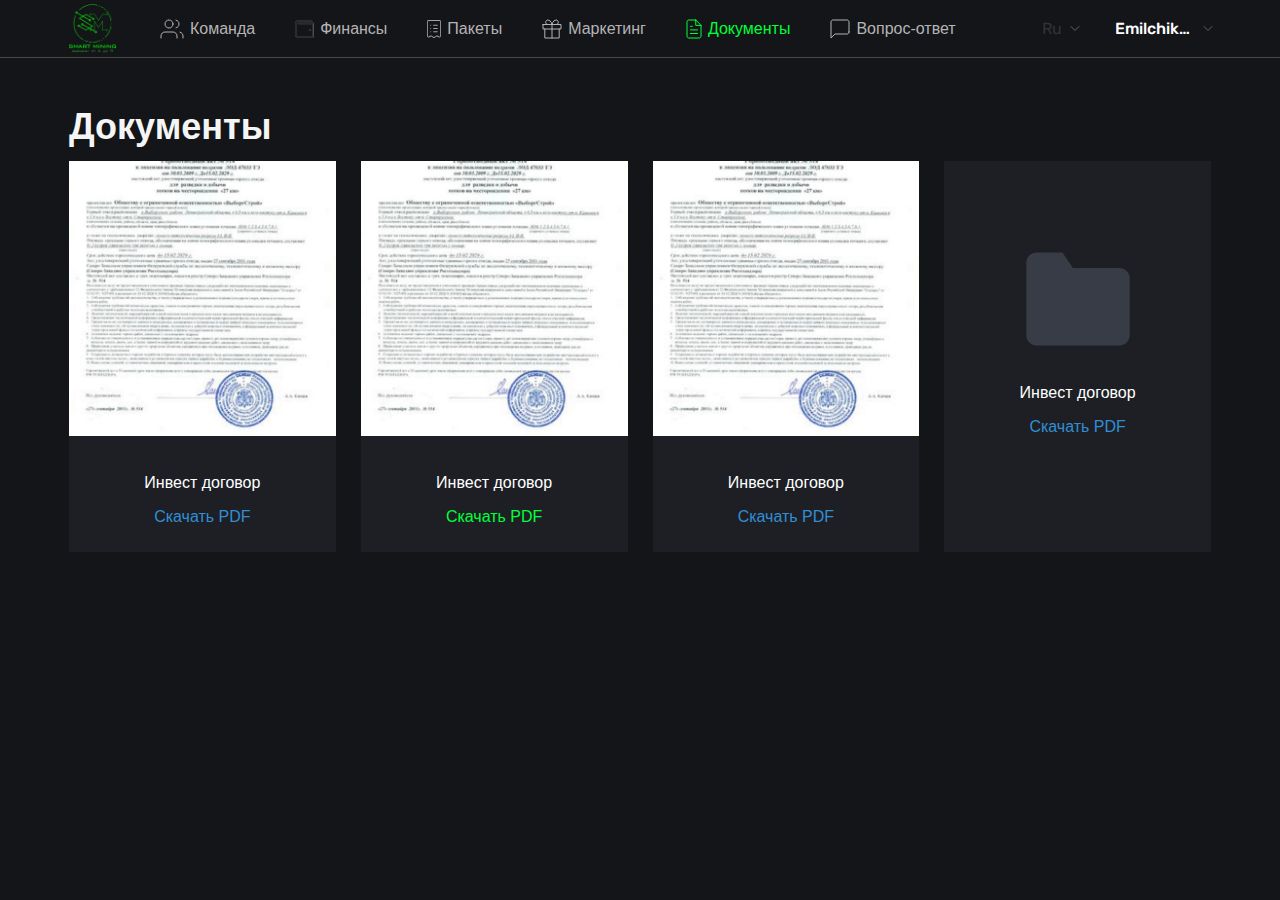
==== commit 4e3add2a: "fixed layout" ====
--- a/documents.html
+++ b/documents.html
@@ -25,7 +25,9 @@
     <header class="header">
         <div class="container">
             <div class="header__inner">
-                <a class="login-form__logo header__logo" href="main.html">Logotype</a>
+                <a class="login-form__logo header__logo" href="main.html">
+                    <img src="./images/logo.png" alt="" class="logo-img">
+                </a>
                 <nav class="menu">
                     <div class="menu-burger">
                         <span></span>
--- a/css/style.css
+++ b/css/style.css
@@ -72,13 +72,21 @@
   flex-direction: column;
 }
 .login-form__logo {
-  font-family: "Roboto", sans-serif;
+  display: flex;
+  align-items: center;
+  /* font-family: "Roboto", sans-serif;
   font-weight: 700;
 
   line-height: 19px;
   color: #fff;
   margin: 0 33px 37px auto;
-  padding-top: 37px;
+  padding-top: 37px; */
+}
+.logo-img{
+  width: 75px;
+}
+.header .logo-img{
+  margin-right: 30px;
 }
 .login-form__wrapper {
   padding: 0 90px 100px 100px;
@@ -220,6 +228,13 @@
 .login-form__social-item:hover .login-form__social-link path {
   fill: #fff;
 }
+.login-form .login-form__logo{
+  margin-left: auto;
+  margin-right: 10px;
+}
+.registration-form .login-form__logo{
+  margin-top: -27px;
+}
 
 /* ============ header ================ */
 
@@ -242,7 +257,7 @@
   right: 0;
 }
 .header .select-box__lang {
-  right: 120px;
+  right: 133px;
 }
 .header .select-box__user .jq-selectbox__select-text {
   color: #fff;
@@ -336,6 +351,7 @@
   border: none;
   padding: 10px 0;
   z-index: 100;
+  top: 29px;
 }
 .header .jq-selectbox__dropdown li {
   color: #fff;
@@ -358,6 +374,54 @@
 }
 .header .language-btn.opened .jq-selectbox__trigger {
   background-image: url(../images/arrow-up--green.svg);
+}
+.users-menu {
+  position: relative;
+  margin-left: auto;
+  font: 16px/32px "Rubik", sans-serif;
+  color: #fff;
+}
+.users-menu__select {
+  display: flex;
+  justify-content: space-between;
+  cursor: pointer;
+}
+.users-menu__select p {
+  overflow: hidden;
+  text-overflow: ellipsis;
+}
+.users-menu__select-user {
+  width: 106px;
+  text-align: right;
+  margin-right: 5px;
+}
+.users-menu__select-arrow {
+  display: flex;
+  align-items: center;
+}
+.users-menu__drop {
+  width: 280px;
+  min-height: 60px;
+  display: flex;
+  flex-direction: column;
+  position: absolute;
+  background-color: #1b1c21;
+  z-index: 10;
+  top: 29px;
+  right: 0;
+  border-radius: 8px;
+  display: none;
+}
+.users-menu__drop-link {
+  padding: 0 23px;
+  overflow: hidden;
+  text-overflow: ellipsis;
+  transition: all 0.3s;
+  margin-bottom: 5px;
+}
+.users-menu__drop-link:hover {
+  background-color: #181818;
+  color: var(--accent-color);
 }
 
 /* ============ main ================ */
@@ -1442,12 +1506,12 @@
   left: 0;
 }
 .team__list-box.modal .team__list-bonus::after {
-    content: "";
-    position: absolute;
-    left: 53px;
-    bottom: 6px;
-    width: 131px;
-    border-bottom: 1px dashed #505050;
+  content: "";
+  position: absolute;
+  left: 53px;
+  bottom: 6px;
+  width: 131px;
+  border-bottom: 1px dashed #505050;
 }
 
 .team-modal {
@@ -1586,7 +1650,6 @@
 .refer-bonus__item-text {
   color: rgba(220, 220, 220, 0.66);
   margin-bottom: 8px;
-  
 }
 
 .refer-bonus__item-num {
@@ -1615,7 +1678,7 @@
   flex-shrink: 0;
   position: relative;
   margin-bottom: 5px;
-  border: 1px solid #2d2d2e; 
+  border: 1px solid #2d2d2e;
 }
 .refer-bonus__list-item.active {
   border: 1px solid #00ff376e;
@@ -1625,25 +1688,23 @@
   background-repeat: no-repeat;
   background-position: 90%;
 }
-.refer-bonus__list-item.active.refer-bonus__list-item--first{
+.refer-bonus__list-item.active.refer-bonus__list-item--first {
   background-color: #1b1c21;
   background-image: none;
 }
-.refer-bonus__list-text{
+.refer-bonus__list-text {
   position: relative;
 }
 
-
 .refer-bonus__list-item p {
-  /* max-width: 152px; */
+  max-width: 152px;
   text-overflow: ellipsis;
-  /* overflow: hidden; */
+  overflow: hidden;
   white-space: nowrap;
   cursor: pointer;
   padding: 14px 20px;
   border-radius: 5px;
   z-index: 200;
-  
 }
 .team__tabs-item {
   display: none;
@@ -1784,7 +1845,7 @@
   background-color: #00ff38;
 }
 
-.refer-bonus__list-info{
+.refer-bonus__list-info {
   /* display: block; */
   display: none;
   padding: 20px 0;
@@ -1795,9 +1856,187 @@
   width: 100%;
   /* width: 272px; */
 }
-.refer-bonus__list-info span{
+.refer-bonus__list-info span {
   display: block;
 }
-.refer-bonus__list-infotelegram{
+.refer-bonus__list-infotelegram {
   margin-bottom: 10px;
 }
+
+/* ==== sun-box ==== */
+/* .sun{
+  margin: 0 auto;
+  height: 100%;
+  width: 100%;
+} */
+.sun-wrapper {
+  top: 58%;
+  left: calc(50% - 90px);
+  transform: translate(-50%, -50%);
+  position: absolute;
+  width: 182px;
+  height: 182px;
+  display: flex;
+  justify-content: center;
+  align-items: center;
+}
+.sun-box__item {
+  position: absolute;
+  left: -150px;
+  height: 14px;
+  width: 100%;
+  background-color: transparent;
+  display: flex;
+}
+.sun-box__wrapper {
+  width: 100%;
+  height: 14px;
+  transform-origin: 100% 8px;
+  transform: rotate(90deg);
+  position: absolute;
+}
+.sun-box__info {
+  position: absolute;
+  left: 18%;
+  top: 10px;
+  height: 100%;
+  width: 160%;
+  background-color: transparent;
+  text-align: center;
+}
+.sun-box__wrapper:nth-child(2) {
+  transform: rotate(75deg);
+}
+.sun-box__wrapper:nth-child(3) {
+  transform: rotate(60deg);
+}
+.sun-box__wrapper:nth-child(4) {
+  transform: rotate(45deg);
+}
+.sun-box__wrapper:nth-child(5) {
+  transform: rotate(30deg);
+}
+.sun-box__wrapper:nth-child(6) {
+  transform: rotate(15deg);
+}
+.sun-box__wrapper:nth-child(7) {
+  transform: rotate(0deg);
+}
+.sun-box__wrapper:nth-child(8) {
+  transform: rotate(-15deg);
+}
+.sun-box__wrapper:nth-child(9) {
+  transform: rotate(-30deg);
+}
+.sun-box__wrapper:nth-child(10) {
+  transform: rotate(-45deg);
+}
+.sun-box__wrapper:nth-child(11) {
+  transform: rotate(-60deg);
+}
+.sun-box__wrapper:nth-child(12) {
+  transform: rotate(-75deg);
+}
+.sun-box__wrapper:nth-child(13) {
+  transform: rotate(-90deg);
+}
+.sun-box__wrapper:nth-child(14) {
+  transform: rotate(-105deg);
+}
+.sun-box__wrapper:nth-child(15) {
+  transform: rotate(-120deg);
+}
+.sun-box__wrapper:nth-child(16) {
+  transform: rotate(-135deg);
+}
+.sun-box__wrapper:nth-child(17) {
+  transform: rotate(-150deg);
+}
+.sun-box__wrapper:nth-child(18) {
+  transform: rotate(-165deg);
+}
+.sun-box__wrapper:nth-child(19) {
+  transform: rotate(-180deg);
+}
+.sun-box__wrapper:nth-child(20) {
+  transform: rotate(-195deg);
+}
+.sun-box__wrapper:nth-child(21) {
+  transform: rotate(-210deg);
+}
+.sun-box__wrapper:nth-child(22) {
+  transform: rotate(-225deg);
+}
+.sun-box__wrapper:nth-child(23) {
+  transform: rotate(-240deg);
+}
+.sun-box__wrapper:nth-child(24) {
+  transform: rotate(-255deg);
+}
+
+.sun-box__item span {
+  display: inline-block;
+  height: 14px;
+  width: 3px;
+  background: rgb(107, 104, 104);
+  border-radius: 20px;
+}
+.sun-box__item span + span {
+  margin-left: 2px;
+}
+
+/* .test-circle {
+  position: relative;
+  margin-top: 50px;
+  margin-left: 100px;
+  height: 500px;
+  width: 500px;
+  border-radius: 50%;
+  border: 1px solid #000;
+} */
+
+/* .item {
+  position: absolute;
+  height: 14px;
+  width: 182px;
+  top: 100px;
+  left: 100px;
+  border-radius: 50%;
+  background: red;
+  line-height: 30px;
+  color: #fff;
+  font-family: sans-serif;
+  text-align: center;
+  transform: translateX(-50%) translateY(-50%);
+  cursor: pointer;
+  transition: all 0.3s ease-in-out;
+  display: flex;
+
+}
+.item span {
+  display: table-cell;
+  display: inline-block;
+  height: 14px;
+  width: 3px;
+  background: rgb(107, 104, 104);
+  border-radius: 20px;
+} */
+/* .item span + span {
+  margin-left: 3px;
+}
+
+.big {
+  background: orange;
+  height: 60px;
+  width: 60px;
+  line-height: 60px;
+}
+
+.start {
+  display: inline-block;
+  background: #cccc;
+  padding: 10px 25px;
+  border: 1px solid #000;
+  font-family: sans-serif;
+  cursor: pointer;
+} */
--- a/css/media.css
+++ b/css/media.css
@@ -4,6 +4,9 @@
   }
 }
 @media (max-width: 1130px) {
+  .header .logo-img{
+    margin-right: 0;
+  }
   .menu {
     order: -1;
     flex-grow: 1;
@@ -11,6 +14,7 @@
   }
   .header__logo {
     flex-grow: 1;
+    margin-left: 110px;
   }
   .menu-burger {
     display: flex;
@@ -163,12 +167,25 @@
     /* overflow: hidden; */
   }
 }
-@media (max-width: 720px) {
+@media (max-width: 740px) {
+  .sun-wrapper {
+    left: 37%;
+  }
   .sun-box__text-num {
-    font-size: 66px;
-    line-height: 77px;
-  }
-}
+    font-size: 50px;
+    line-height: 62px;
+  }
+  .sun-box__item {
+    left: -113px;
+  }
+  .sun-box__info {
+    left: 29%;
+    top: 30px;
+    height: 88%;
+    width: 136%;
+  }
+}
+
 @media (max-width: 676px) {
   .marketing__inner {
     display: block;
@@ -212,6 +229,19 @@
   .refer-bonus__inner {
     grid-template-columns: repeat(2, 1fr);
   }
+  .sun-box__item {
+    width: 82%;
+  }
+  .sun-box__item span {
+    width: 2px;
+  }
+  .sun-box__item {
+    left: -75px;
+  }
+  .sun-wrapper {
+    left: 34%;
+    top: 50%;
+  }
 }
 
 @media (max-width: 638px) {
@@ -240,8 +270,11 @@
   .select-box__user-icon {
     display: inline-block;
     position: absolute;
-    right: 28px;
-    top: 3px;
+    right: 19px;
+    top: -8px;
+  }
+  .users-menu__select-user p {
+    display: none;
   }
 }
 @media (max-width: 617px) {
@@ -387,6 +420,26 @@
   .error__top-img {
     max-width: 130px;
   }
+  .sun-box__item {
+    left: -38px;
+    width: 64%;
+  }
+  .sun-box__item span {
+    width: 1px;
+  }
+  .sun-box__text-num {
+    font-size: 42px;
+    line-height: 50px;
+  }
+  .sun-box__info {
+    left: 38%;
+    top: 38px;
+    width: 123%;
+  }
+  .sun-wrapper {
+    left: 31%;
+    top: 46%;
+  }
 }
 
 @media (max-width: 530px) {
@@ -401,12 +454,11 @@
   .login-form__wrapper {
     padding: 0 20px 50px 20px;
   }
-  .header .login-form__logo {
+  /* .header .login-form__logo {
     padding-top: 15px;
     margin-right: auto;
-    margin-left: -20px;
     margin-bottom: 10px;
-  }
+  } */
   .login-form__social-item {
     width: 50px;
     height: 50px;
@@ -426,7 +478,7 @@
   .registration-form .login-form__logo {
     margin-right: auto;
     margin-left: 0;
-    margin-bottom: 40px;
+    margin-bottom: 20px;
   }
   .main {
     min-height: 100vh;
@@ -495,8 +547,20 @@
   .refer-bonus__inner {
     grid-template-columns: repeat(1, 1fr);
   }
+  .sun-box__item {
+    left: -17px;
+  }
+  .sun-wrapper {
+    left: 29%;
+  }
+  .sun-box__item span {
+    height: 11px;
+  }
 }
 @media (max-width: 420px) {
+  /* .header__logo {
+    margin-left: auto;
+} */
   .login-form__social-item {
     width: 40px;
     height: 40px;
@@ -528,14 +592,33 @@
     width: 100%;
   }
   .team__tabs {
-    /* overflow-x: scroll; */
     white-space: nowrap;
   }
-  /* .team__tabs-btn {
-    border-color: transparent;
-  } */
+  .sun-box__item {
+    left: 35px;
+  }
+  .sun-box__info {
+    top: 49px;
+  }
+  .sun-box__item span + span {
+    margin-left: 1px;
+  }
+  .sun-wrapper {
+    left: 25%;
+    top: 41%;
+  }
+  .sun-box__item span {
+    height: 9px;
+  }
 }
 @media (max-width: 350px) {
+  .header .login-form__logo {
+    justify-content: right;
+    margin-left: 0;
+  }
+  .header .logo-img{
+    margin-right: 0;
+  }
   .login-form__social-item + .login-form__social-item {
     margin-left: 10px;
   }
@@ -554,29 +637,322 @@
   .documents__item-desc {
     padding-left: 0;
   }
-  .team__tabs{
+  .team__tabs {
     font-size: 14px;
   }
-}
-
-@media (max-height: 680px) and (max-width: 400px){
-  /* .personal__img {
-    max-width: 400px;
+  .sun-wrapper {
+    left: 23%;
+  }
+}
+
+@media (max-height: 880px) {
+  /* .sun-wrapper {
+    left: 37%;
   } */
-  .personal__inner {
-    margin-top: 30px;
-  }
-  .personal__info {
-    margin-bottom: 15px;
-  }
-  .personal__levels-list {
-    margin-bottom: 20px;
-  }
-}
-
-@media (max-height: 480px) {
-  .personal__img {
-    max-width: 270px;
-    /* margin-top: -130px; */
-  }
-}
+  .sun-box__item {
+    left: -113px;
+  }
+  .sun-box__text-num {
+    font-size: 56px;
+    line-height: 81px;
+  }
+  .sun-box__info {
+    left: 17%;
+    top: 17px;
+  }
+  .sun-box__wrapper {
+    width: 95%;
+  }
+  @media (max-height: 880px) and (max-width: 740px) {
+    .sun-box__info {
+      left: 27%;
+    }
+    @media (max-height: 880px) and (max-width: 650px) {
+      .sun-wrapper {
+        top: 56%;
+        left: 35%;
+      }
+      .sun-box__item {
+        left: -87px;
+      }
+      .sun-box__info {
+        left: 29%;
+      }
+    }
+  }
+  @media (max-height: 860px) and (max-width: 550px) {
+    .sun-box__wrapper {
+      width: 83%;
+    }
+    .sun-box__item span {
+      height: 11px;
+    }
+    .sun-box__item {
+      left: -70px;
+    }
+  }
+  @media (max-height: 880px) and (max-width: 490px) {
+    .sun-box__item {
+      left: -40px;
+    }
+    .sun-box__text-num {
+      font-size: 38px;
+      line-height: 48px;
+    }
+    .sun-box__info {
+      left: 29%;
+      top: 22%;
+    }
+  }
+  @media (max-height: 880px) and (max-width: 440px) {
+    .sun-box__item span + span {
+      margin-left: 1px;
+    }
+    .sun-box__item {
+      left: -6px;
+    }
+    .sun-wrapper {
+      left: 30%;
+      top: 51%;
+    }
+    .sun-box__text-num {
+      font-size: 34px;
+      line-height: 45px;
+    }
+    .sun-box__text-name {
+      font-size: 19px;
+    }
+  }
+  @media (max-height: 880px) and (max-width: 370px) {
+    .sun-box__item {
+      left: 0px;
+    }
+    .sun-wrapper {
+      left: 28%;
+    }
+  }
+  @media (max-height: 820px) {
+    .sun-box__wrapper {
+      width: 89%;
+    }
+    .sun-box__item span {
+      width: 2px;
+    }
+    .sun-box__item {
+      left: -96px;
+    }
+    .sun-wrapper {
+      top: 62%;
+    }
+  }
+  @media (max-height: 820px) and (max-width: 740px) {
+    .sun-box__text-num {
+      font-size: 47px;
+      line-height: 70px;
+    }
+    .sun-box__info {
+      left: 29%;
+      top: 27px;
+    }
+    .sun-box__item {
+      /* left: -104px; */
+    }
+    .sun-box__wrapper {
+      width: 91%;
+    }
+  }
+  @media (max-height: 820px) and (max-width: 650px) {
+    .sun-box__item {
+      left: -101px;
+    }
+    .sun-wrapper {
+      top: 60%;
+    }
+  }
+  @media (max-height: 820px) and (max-width: 550px) {
+    .sun-box__item {
+      left: -17%;
+    }
+    .sun-box__text-num {
+      font-size: 40px;
+      line-height: 56px;
+    }
+    .sun-box__info {
+      left: 33%;
+      top: 35px;
+    }
+    .sun-wrapper {
+      left: 32%;
+    }
+    .sun-box__item span {
+      width: 1px;
+    }
+  }
+  @media (max-height: 820px) and (max-width: 440px) {
+    .sun-box__item {
+      left: 3%;
+    }
+    .sun-wrapper {
+      top: 52%;
+      left: 29%;
+    }
+    .sun-box__item span {
+    height: 8px;
+}
+  }
+  @media (max-height: 820px) and (max-width: 370px) {
+    .sun-box__item {
+      left: 12%;
+    }
+    .sun-box__text-num {
+      font-size: 33px;
+      line-height: 46px;
+    }
+    .sun-box__info {
+      left: 33%;
+      top: 45px;
+    }
+    .sun-wrapper {
+      left: 23%;
+    }
+  }
+  @media (max-height: 740px) {
+    .sun-box__item {
+      left: -83px;
+    }
+    .sun-box__text-num {
+      font-size: 43px;
+      line-height: 65px;
+    }
+    .sun-box__info {
+      left: 15%;
+      top: 32px;
+    }
+  }
+  @media (max-height: 740px) and (max-width: 740px) {
+    .sun-box__info {
+      left: 27%;
+    }
+  }
+  @media (max-height: 740px) and (max-width: 550px) {
+    .sun-box__item span {
+      width: 1px;
+    }
+    .sun-box__item {
+      left: -37px;
+    }
+    .sun-box__info {
+      left: 33%;
+    }
+    .sun-box__text-num {
+      font-size: 36px;
+      line-height: 52px;
+    }
+  }
+  @media (max-height: 740px) and (max-width: 440px) {
+    .sun-box__item {
+      left: 8px;
+    }
+    .sun-box__info {
+      top: 43px;
+    }
+  }
+  @media (max-height: 740px) and (max-width: 370px) {
+    .sun-wrapper {
+    left: 26%;
+}
+  }
+
+  @media (max-height: 720px) {
+    .sun-box__wrapper {
+      width: 73%;
+    }
+    .sun-box__item span {
+      width: 1px;
+      height: 9px;
+    }
+    .sun-box__item {
+      left: -67px;
+    }
+    .sun-box__info {
+      left: 5%;
+      top: 36px;
+    }
+    .sun-box__text-num {
+      font-size: 38px;
+      line-height: 56px;
+    }
+    /* .sun-wrapper {
+      left: 45%;
+    } */
+
+  }
+  @media (max-height: 720px) and (max-width: 740px) {
+    .sun-box__info {
+      left: 17%;
+    }
+    .sun-wrapper {
+      left: 39%;
+    }
+  }
+  @media (max-height: 720px) and (max-width: 550px) {
+    .sun-box__item span + span {
+      margin-left: 1px;
+    }
+    .sun-box__item {
+      left: -28px;
+    }
+    .sun-box__text-num {
+      font-size: 34px;
+      line-height: 47px;
+    }
+    .sun-box__info {
+      left: 24%;
+      top: 42px;
+    }
+  }
+  @media (max-height: 720px) and (max-width: 440px) {
+    .sun-wrapper {
+      left: 33%;
+    }
+  }
+
+  @media (max-height: 720px) and (max-width: 370px) {
+    .sun-wrapper {
+      left: 31%;
+    }
+    .sun-box__item {
+      left: -13px;
+    }
+  }
+@media (max-height: 680px) and (max-width: 440px){
+  .sun-wrapper{
+    top: 59%;
+  }
+}
+ 
+
+  @media (max-height: 630px) and (max-width: 650px) {
+    .sun-wrapper {
+      top: 64%;
+    }
+  }
+
+  @media (max-height: 680px) and (max-width: 400px) {
+    .personal__inner {
+      margin-top: 30px;
+    }
+    .personal__info {
+      margin-bottom: 15px;
+    }
+    .personal__levels-list {
+      margin-bottom: 20px;
+    }
+  }
+
+  @media (max-height: 480px) {
+    .personal__img {
+      max-width: 270px;
+    }
+  }
+}
